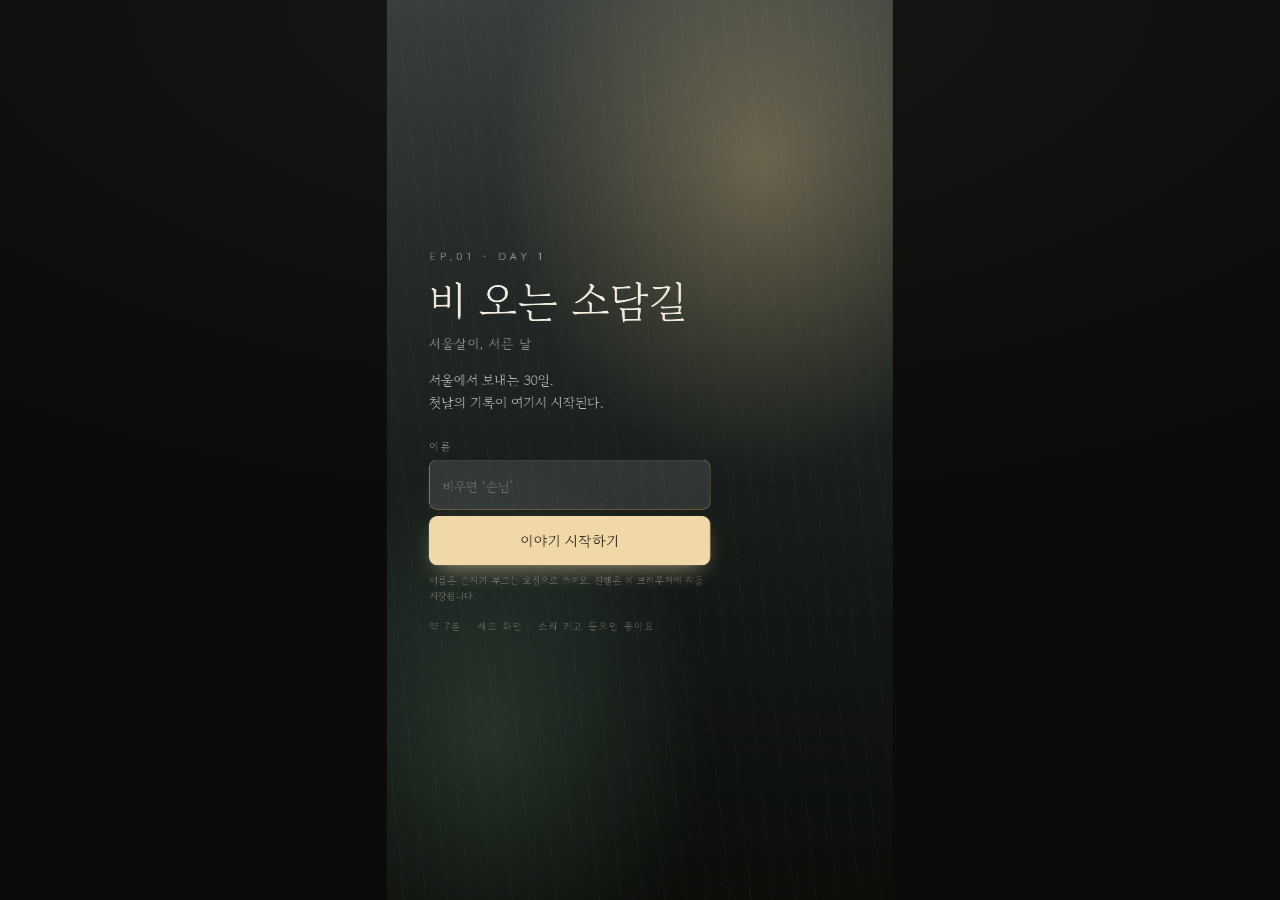
==== index.html @ d216d77f "Unpack app, link scene videos, compress assets - Replace sodamgil-app.zip with the unpacked static w" ====
<!doctype html>
<html lang="ko">
<head>
<meta charset="utf-8">
<meta name="viewport" content="width=device-width, initial-scale=1, viewport-fit=cover, maximum-scale=1">
<meta name="genspark-artifact-type" content="app">
<meta name="theme-color" content="#171512">
<title>서울살이, 서른 날 · EP.01 비 오는 소담길</title>
<link rel="preconnect" href="https://fonts.googleapis.com">
<link rel="preconnect" href="https://fonts.gstatic.com" crossorigin>
<link href="https://fonts.googleapis.com/css2?family=Gowun+Batang:wght@400;700&family=Gowun+Dodum&display=swap" rel="stylesheet">
<link rel="stylesheet" href="app/style.css">
<link rel="stylesheet" href="app/art.css">
<link rel="stylesheet" href="app/ui.css">
</head>
<body>
<div id="frame">
  <div id="stage" class="stage">

    <!-- 배경 세트 -->
    <div id="art" class="art" aria-hidden="false"></div>
    <div id="figLayer" class="figs"></div>
    <div id="propLayer" class="props"></div>
    <div class="grain"></div>
    <div class="vignette"></div>

    <!-- 상단 HUD -->
    <header id="hud" class="hud">
      <p class="brand" aria-hidden="true">비 오는 소담길<span>DAY 1</span></p>
      <div class="tools">
        <button class="tool" id="tTrans" type="button" aria-pressed="false" aria-label="영어로 보기"><span class="dot"></span><span class="lb">번역</span></button>
        <button class="tool" id="tHint" type="button" aria-label="힌트" disabled aria-disabled="true"><span class="dot"></span><span class="lb">힌트</span></button>
        <button class="tool" id="tSound" type="button" aria-pressed="false" aria-label="소리 켜기"><span class="dot"></span><span class="lb">소리</span></button>
      </div>
    </header>

    <div id="prog" class="prog" aria-hidden="true"></div>

    <!-- 상호작용 레이어 -->
    <div id="stageui" class="stageui"></div>
    <div id="noteLayer" class="notelayer"></div>

    <!-- 대사 -->
    <section id="dlg" class="dlg" hidden>
      <div class="dlg-in">
        <div class="dlg-top"><span id="dlgName" class="nm"></span></div>
        <div class="body">
          <p id="dlgText" class="tx"></p>
          <p id="dlgEn" class="en"></p>
        </div>
        <div class="dlg-foot"><span class="tip">탭하여 계속</span><span class="caret">▾</span></div>
      </div>
    </section>

    <!-- 선택지 -->
    <section id="choice" class="choice" hidden>
      <div class="ch-in">
        <div class="ch-top"><span id="chTitle" class="ch-title"></span><span id="chType" class="ch-type"></span></div>
        <div id="chList" class="ch-list"></div>
      </div>
    </section>

    <!-- 오버레이 (힌트 / 소리 / 오늘 배운 것) -->
    <div id="ov" class="ov" hidden></div>

    <!-- 시작 화면 (자바스크립트 없이도 보이는 첫 화면) -->
    <section id="start" class="start">
      <div class="st-bg"></div>
      <div class="st-rain"></div>
      <div class="st-in">
        <p class="st-eyebrow">EP.01 · DAY 1</p>
        <h1 class="st-title">비 오는 소담길</h1>
        <p class="st-series">서울살이, 서른 날</p>
        <p class="st-line">서울에서 보내는 30일.<br>첫날의 기록이 여기서 시작된다.</p>

        <div class="st-form" id="signIn">
          <label class="st-field">
            <span>이름</span>
            <input id="nameIn" type="text" maxlength="12" placeholder="비우면 ‘손님’" autocomplete="off" spellcheck="false">
          </label>
          <button id="startBtn" class="st-btn" type="button">이야기 시작하기</button>
          <button id="resumeBtn" class="st-btn ghost" type="button" hidden>이어서 하기</button>
          <p class="st-legal">이름은 순자가 부르는 호칭으로 쓰여요. 진행은 이 브라우저에 자동 저장됩니다.</p>
        </div>

        <p class="st-note">약 7분 · 세로 화면 · 소리 켜고 들으면 좋아요</p>
      </div>
    </section>

  </div>
</div>

<script src="app/content.js"></script>
<script src="app/auth.js"></script>
<script src="app/data.js"></script>
<script src="app/audio.js"></script>
<script src="app/art-src.js"></script>
<script src="app/art.js"></script>
<script src="app/interactions.js"></script>
<script src="app/engine.js"></script>
</body>
</html>
---- app/style.css ----
/* ==========================================================================
   서울살이, 서른 날 — EP.01 〈비 오는 소담길〉
   style.css : stage, HUD, dialogue, choice, overlays, start screen
   논리 캔버스 1080 × 1920 (9:16) — #stage 를 transform:scale 로 맞춤
   ========================================================================== */

:root{
  --ink:        #241f1b;
  --ink-soft:   #4a433c;
  --paper:      #f8f2e6;
  --paper-2:    #f1e8d8;
  --line:       rgba(36,31,27,.16);
  --green:      #5f8464;
  --green-dk:   #3f5d48;
  --amber:      #e0a862;
  --rose:       #c98a80;
  --night:      #1b2030;

  --serif: "Gowun Batang", "Apple SD Gothic Neo", "Nanum Myeongjo", serif;
  --sans:  "Gowun Dodum", "Apple SD Gothic Neo", "Malgun Gothic", system-ui, sans-serif;

  --shadow-card: 0 40px 90px -30px rgba(30,22,14,.45), 0 6px 18px rgba(30,22,14,.10);
}

*{ box-sizing:border-box; -webkit-tap-highlight-color:transparent; }

html,body{
  margin:0; padding:0; width:100%; height:100%;
  background:#0e0d0c; overflow:hidden;
  font-family:var(--sans); color:var(--ink);
  -webkit-font-smoothing:antialiased;
}

/* 부모가 transform 된 컨테이너 안에서도 크기를 잃지 않도록 vw/vh 로 못 박는다.
   (inset:0 만 쓰면 부모 높이가 0 인 순간 프레임이 0×0 이 되어 화면이 사라진다) */
#frame{ position:fixed; inset:0; width:100vw; height:100vh; min-width:1px; min-height:1px;
  overflow:hidden; background:
  radial-gradient(120% 80% at 50% 0%, #191715 0%, #0c0b0a 70%); }

.stage{
  position:absolute; left:50%; top:50%; width:1080px; height:1920px; flex:none;
  overflow:hidden; background:#0f0e0d;
  transform:translate(-50%,-50%) scale(1);
  transform-origin:center center;
  will-change:transform;
  isolation:isolate;
  touch-action:manipulation;
  user-select:none;
}

/* ---------- 배경 & 공기 ---------- */
.art{ position:absolute; inset:0; }
/* 배경 세트는 항상 9장이 겹쳐 있다. 보이지 않는 세트가 탭을 가로채지 않도록
   활성 세트(.on)만 포인터를 받는다. */
.art > .set{
  position:absolute; inset:0; opacity:0; pointer-events:none;
  transition:opacity 620ms cubic-bezier(.4,0,.2,1);
  will-change:opacity;
}
.art > .set.on{ opacity:1; pointer-events:auto; }

/* 배경 영상 : 세트를 꽉 채우고, 구조 도형은 폴백으로만 남긴다 */
.set > .artvid{
  position:absolute; inset:0; width:100%; height:100%;
  object-fit:cover; object-position:center; display:block; z-index:0; pointer-events:none;
  background:#1b1f24;
}
.set.has-vid > *:not(.artvid):not(.fx):not(.grain):not(.vignette):not(.photo-wrap):not(.photo-hint):not(.pin-layer){ display:none; }

.grain{
  position:absolute; inset:-10%; pointer-events:none; z-index:6; opacity:.055; mix-blend-mode:overlay;
  background-image:url("data:image/svg+xml;utf8,<svg xmlns='http://www.w3.org/2000/svg' width='140' height='140'><filter id='n'><feTurbulence type='fractalNoise' baseFrequency='.82' numOctaves='3'/></filter><rect width='140' height='140' filter='url(%23n)'/></svg>");
  background-size:220px 220px;
}
.vignette{
  position:absolute; inset:0; pointer-events:none; z-index:6;
  background:radial-gradient(120% 78% at 50% 42%, rgba(0,0,0,0) 44%, rgba(24,16,10,.40) 100%);
  mix-blend-mode:multiply;
}

/* ---------- HUD ---------- */
.hud{
  position:absolute; top:0; left:0; right:0; z-index:30;
  padding:46px 44px 0; display:flex; align-items:flex-start; justify-content:space-between; gap:20px;
  pointer-events:none;
}
.hud > *{ pointer-events:auto; }

/* 화면 상단 : 장면 번호 대신 작품명만 (플레이에 필요 없는 정보는 두지 않는다) */
.brand{
  margin:6px 0 0; flex:none; pointer-events:none;
  font-family:var(--serif); font-size:30px; letter-spacing:.01em; color:rgba(255,252,246,.9);
  text-shadow:0 2px 18px rgba(0,0,0,.55);
  display:flex; align-items:baseline; gap:12px;
}
.brand span{
  font-family:var(--sans); font-size:20px; letter-spacing:.24em; color:rgba(255,252,246,.5);
}

.tools{ display:flex; gap:12px; flex:none; }
.tool{
  appearance:none; cursor:pointer; border:1px solid rgba(255,255,255,.26);
  background:rgba(22,18,15,.30); backdrop-filter:blur(14px) saturate(120%);
  -webkit-backdrop-filter:blur(14px) saturate(120%);
  color:rgba(255,255,255,.9); font-family:var(--sans); font-size:23px; letter-spacing:.02em;
  padding:16px 22px; border-radius:999px; display:flex; align-items:center; gap:10px;
  white-space:nowrap; transition:background .22s, color .22s, border-color .22s, transform .2s;
  box-shadow:0 10px 30px -12px rgba(0,0,0,.5);
}
.tool:active{ transform:scale(.97); }
.tool .dot{ width:9px; height:9px; border-radius:50%; background:rgba(255,255,255,.45); transition:background .2s, box-shadow .2s; }
.tool[aria-pressed="true"]{ background:rgba(248,242,230,.94); color:#2c2620; border-color:transparent; }
.tool[aria-pressed="true"] .dot{ background:var(--green); box-shadow:0 0 0 4px rgba(95,132,100,.20); }
.tool:disabled, .tool.is-off{ opacity:.34; cursor:default; }
.tool:disabled:active{ transform:none; }
.tool.ready{
  border-color:rgba(255,232,188,.72); color:#fff;
  background:rgba(44,34,24,.52);
  box-shadow:0 10px 30px -12px rgba(0,0,0,.5), 0 0 0 1px rgba(255,232,188,.18) inset;
}
.tool.ready .dot{
  background:var(--amber); box-shadow:0 0 0 4px rgba(224,168,98,.30), 0 0 14px rgba(224,168,98,.55);
  animation:dotBreathe 2.4s ease-in-out infinite;
}
@keyframes dotBreathe{
  0%,100%{ box-shadow:0 0 0 3px rgba(224,168,98,.22), 0 0 10px rgba(224,168,98,.4) }
  55%{ box-shadow:0 0 0 6px rgba(224,168,98,.10), 0 0 18px rgba(224,168,98,.7) }
}
.tool .lb{ letter-spacing:.02em; }

.prog{
  position:absolute; left:0; top:0; height:5px; width:0%; z-index:31;
  background:linear-gradient(90deg, rgba(224,168,98,.2), rgba(224,168,98,.9));
  transition:width .45s cubic-bezier(.4,0,.2,1); pointer-events:none;
}

/* ---------- 상호작용 레이어 ---------- */
.stageui{ position:absolute; inset:0; z-index:20; pointer-events:none; }
.stageui > *{ pointer-events:auto; }

/* 이야기 — 하단 대화 */
.dlg{
  position:absolute; left:0; right:0; bottom:0; z-index:24;
  padding:0 34px 34px; cursor:pointer;
}
.dlg-in{
  opacity:1;
  background:linear-gradient(180deg, rgba(250,245,236,.975) 0%, rgba(246,239,227,.99) 100%);
  border:1px solid rgba(255,255,255,.55);
  border-radius:32px; padding:32px 38px 20px;
  box-shadow:var(--shadow-card);
  backdrop-filter:blur(10px);
  animation:cardIn .34s cubic-bezier(.22,.9,.24,1) both;
}
@keyframes cardIn{ from{ transform:translateY(26px) } to{ transform:none } }

.dlg-top{ display:flex; align-items:center; gap:14px; margin-bottom:16px; min-height:34px; }
.dlg-top .nm{
  font-family:var(--sans); font-size:24px; letter-spacing:.14em; font-weight:400;
  color:var(--green-dk); padding:6px 16px; border-radius:8px; background:rgba(95,132,100,.10);
  display:none;
}
.dlg-top .nm.on{ display:inline-block; }
.dlg-top .did-old{
  margin-left:auto; font-family:var(--sans); font-size:19px; letter-spacing:.10em;
  color:rgba(36,31,27,.34); font-variant-numeric:tabular-nums;
}
.body{ min-height:132px; display:flex; flex-direction:column; justify-content:center; }
.tx{
  margin:0; font-family:var(--serif); font-size:54px; line-height:1.58; letter-spacing:-.005em;
  color:var(--ink); text-wrap:pretty; word-break:keep-all;
}
.en{
  margin:18px 0 0; font-family:var(--sans); font-size:46px; line-height:1.42; color:rgba(36,31,27,.66);
  letter-spacing:.004em; display:none; text-wrap:pretty;
}
.en.on{ display:block; }

/* 화자별 스타일 */
.dlg[data-who="NAR"] .tx{ font-family:var(--serif); }
.dlg[data-who="PC"] .dlg-in{ background:linear-gradient(180deg, #fdfaf4 0%, #f8f2e7 100%); }
.dlg[data-who="PC"] .tx{ font-size:54px; }
.dlg[data-who="SUN"] .dlg-in{ background:linear-gradient(180deg, #fbf6ec 0%, #f4ebdb 100%); }
.dlg[data-who="SUN"] .tx{ font-size:56px; color:#2b251f; }
.dlg[data-who="SYS"] .dlg-in{
  background:rgba(28,32,42,.90); border-color:rgba(255,255,255,.16);
  box-shadow:0 30px 70px -30px rgba(0,0,0,.6);
}
.dlg[data-who="SYS"] .tx{ font-family:var(--sans); font-size:40px; color:#f2ece0; letter-spacing:.01em; }
.dlg[data-who="SYS"] .en{ color:rgba(242,236,224,.55); }
.dlg[data-who="SYS"] .dlg-top .did-old{ color:rgba(242,236,224,.34); }
.dlg[data-who="SFX"] .dlg-in{ background:transparent; border:none; box-shadow:none; backdrop-filter:none; padding:20px 46px; }
.dlg[data-who="SFX"] .tx{ font-family:var(--sans); font-size:38px; letter-spacing:.30em; color:rgba(255,255,255,.88); }
.dlg[data-who="SFX"] .dlg-top, .dlg[data-who="SFX"] .dlg-foot, .dlg[data-who="SFX"] .en{ display:none; }
.dlg[data-who="SFX"] .body{ min-height:0; }
.dlg[data-who="MSG"] .dlg-in{
  background:none; border:none; box-shadow:none; padding:0 46px 24px; backdrop-filter:none;
}
.dlg[data-who="MSG"] .tx{
  font-family:var(--sans); font-size:42px; line-height:1.5; color:#22262f;
  background:#fdfcf9; border-radius:34px 34px 34px 8px; padding:34px 40px; display:inline-block;
  box-shadow:0 26px 60px -26px rgba(0,0,0,.4); max-width:800px;
}
.dlg[data-who="MSG"] .dlg-top .did-old{ color:rgba(255,255,255,.4); }
.dlg[data-who="MSG"] .dlg-top .nm{ display:inline-block; background:rgba(255,255,255,.14); color:rgba(255,255,255,.9); }

.dlg-foot{ display:flex; align-items:center; justify-content:flex-end; gap:12px; margin-top:14px; height:34px; }
.tip{ font-size:23px; color:rgba(36,31,27,.4); letter-spacing:.04em; }
.caret{ font-size:24px; color:rgba(36,31,27,.42); animation:bob 1.5s ease-in-out infinite; }
@keyframes bob{ 0%,100%{ transform:translateY(0); opacity:.5 } 50%{ transform:translateY(5px); opacity:1 } }

/* ---------- 선택지 ---------- */
.choice{
  position:absolute; left:0; right:0; bottom:0; z-index:26; padding:0 34px 36px;
  animation:cardIn .3s cubic-bezier(.22,.9,.24,1) both;
}
.ch-in{
  background:linear-gradient(180deg, rgba(252,248,241,.985) 0%, rgba(246,239,228,.985) 100%);
  border:1px solid rgba(255,255,255,.6); border-radius:32px; padding:30px 36px 32px;
  box-shadow:var(--shadow-card);
}
.ch-top{ display:flex; align-items:center; gap:14px; margin-bottom:26px; flex-wrap:wrap; }
.ch-id{ font-size:21px; letter-spacing:.12em; color:rgba(36,31,27,.36); font-variant-numeric:tabular-nums; }
.ch-title{ font-family:var(--serif); font-size:35px; color:var(--ink); }
.ch-type{
  margin-left:auto; font-size:18px; letter-spacing:.16em; padding:7px 14px; border-radius:6px;
  color:var(--green-dk); background:rgba(95,132,100,.12);
}
.ch-type[data-t="STORY"]{ color:#8a6a3f; background:rgba(224,168,98,.16); }
.ch-type[data-t="LANG"]{ color:#7d5a55; background:rgba(201,138,128,.18); }
.ch-type[data-t="ACTION"], .ch-type[data-t="INVESTIGATE"]{ color:#4c6a52; background:rgba(95,132,100,.14); }

.ch-list{ display:flex; flex-direction:column; gap:14px; }
.opt{
  appearance:none; width:100%; text-align:left; cursor:pointer;
  border:1px solid rgba(36,31,27,.14); background:rgba(255,255,255,.62);
  border-radius:20px; padding:26px 30px; display:flex; align-items:flex-start; gap:18px;
  font-family:var(--sans); color:var(--ink); transition:transform .16s, background .18s, border-color .18s, box-shadow .18s;
  min-height:112px;
}
.opt:hover{ background:#fff; border-color:rgba(95,132,100,.42); }
.opt:active{ transform:scale(.985); }
.opt .num{
  flex:none; width:42px; height:42px; border-radius:50%; display:grid; place-items:center;
  font-size:20px; color:rgba(36,31,27,.5); border:1px solid rgba(36,31,27,.18); margin-top:4px;
}
.opt .ot{ display:flex; flex-direction:column; gap:8px; }
.opt .ko{ font-family:var(--serif); font-size:48px; line-height:1.38; text-wrap:pretty; word-break:keep-all; }
.opt .sub{ font-size:46px; color:rgba(36,31,27,.66); line-height:1.36; }
.opt .sub.en{ display:none; }
.opt .sub.en.on{ display:block; }
.opt .tag{
  font-size:18px; letter-spacing:.1em; color:var(--green-dk); background:rgba(95,132,100,.13);
  padding:5px 12px; border-radius:6px; align-self:flex-start;
}
.opt.picked{ background:rgba(95,132,100,.12); border-color:rgba(95,132,100,.5); }
.opt.dim{ opacity:.34; }

/* ---------- 오버레이 ---------- */
.ov{
  position:absolute; inset:0; z-index:70; display:flex; align-items:flex-end; justify-content:center;
  /* backdrop-filter 는 렌더러에 따라 시트 전체를 지워 버려(스크린샷에서 확인) 불투명 배경으로 대체 */
  background:rgba(16,13,11,.90);
  animation:fadeIn .22s ease;
}
.ov.center{ align-items:center; }
@keyframes fadeIn{ from{opacity:0} to{opacity:1} }

.sheet{
  width:100%; max-height:88%; overflow:auto; overscroll-behavior:contain;
  background:var(--paper); border-radius:44px 44px 0 0; padding:40px 44px 48px;
  box-shadow:0 -30px 80px rgba(0,0,0,.4); animation:sheetUp .32s cubic-bezier(.22,.9,.24,1);
}
@keyframes sheetUp{ from{ transform:translateY(50px) } to{ transform:none } }
.sheet-head{ display:flex; align-items:center; gap:16px; margin-bottom:26px; }
.sheet-head h2{ margin:0; font-family:var(--serif); font-size:38px; font-weight:400; }
.sheet-head .x{
  margin-left:auto; appearance:none; border:1px solid var(--line); background:transparent;
  width:64px; height:64px; border-radius:50%; font-size:30px; color:var(--ink-soft); cursor:pointer;
}
.sheet-body{ font-size:30px; line-height:1.6; color:var(--ink-soft); }
.sheet-body h3{ font-family:var(--sans); font-size:22px; letter-spacing:.14em; color:rgba(36,31,27,.42); margin:34px 0 14px; font-weight:400; }

/* 힌트 3단계 */
.hint{
  border:1px solid var(--line); border-radius:22px; padding:26px 28px; margin-bottom:14px;
  background:rgba(255,255,255,.6); transition:opacity .2s, background .2s;
}
.hint.locked{ opacity:.34; }
.hint .h-n{ font-size:22px; letter-spacing:.14em; color:var(--green-dk); margin-bottom:12px; }
.hint .h-t{ font-family:var(--serif); font-size:36px; line-height:1.52; color:var(--ink); }
.hint .h-en{ font-size:31px; color:rgba(36,31,27,.58); margin-top:12px; line-height:1.5; }
.hint .h-why{ font-size:28px; color:rgba(36,31,27,.5); margin-top:14px; font-style:normal; border-left:3px solid rgba(95,132,100,.3); padding-left:14px; line-height:1.5; }

/* 설정 / 상태 패널 */
.stat{ display:grid; grid-template-columns:1fr auto; gap:10px 18px; font-size:25px; padding:12px 0; border-bottom:1px dashed rgba(36,31,27,.14); }
.stat b{ font-weight:400; color:rgba(36,31,27,.55); font-size:23px; }
.stat .v{ font-variant-numeric:tabular-nums; }
.stat .v.learn{ color:var(--rose); }
.jump{ display:flex; flex-wrap:wrap; gap:10px; margin-top:16px; }
.jump button{
  appearance:none; cursor:pointer; border:1px solid var(--line); background:rgba(255,255,255,.7);
  border-radius:12px; padding:14px 18px; font-family:var(--sans); font-size:23px; color:var(--ink-soft);
}
.jump button:active{ background:#fff; }
.btn-row{ display:flex; gap:12px; margin-top:30px; }
.btn{
  flex:1; appearance:none; cursor:pointer; border:1px solid var(--line); background:rgba(255,255,255,.7);
  border-radius:16px; padding:24px; font-family:var(--sans); font-size:26px; color:var(--ink);
}
.btn.primary{ background:var(--green-dk); color:#f7f2e6; border-color:transparent; }
.btn:active{ transform:scale(.99); }

/* DAY 1 COMPLETE */
.complete{
  text-align:center; color:#f6efe2; animation:fadeIn .8s ease both; padding:0 60px;
}
.complete .k{ font-size:24px; letter-spacing:.5em; color:rgba(246,239,226,.5); margin:0 0 30px; }
.complete h1{ margin:0; font-family:var(--serif); font-size:96px; font-weight:400; letter-spacing:.02em; line-height:1.06; }
.complete .sub{ margin:26px 0 0; font-size:30px; color:rgba(246,239,226,.62); letter-spacing:.04em; }

/* ---------- 시작 화면 ---------- */
.start{ position:absolute; inset:0; z-index:60; overflow:hidden; background:#151a16; }
.start.gone{ opacity:0; pointer-events:none; transition:opacity .7s ease; }
.st-bg{
  position:absolute; inset:0;
  background:
    radial-gradient(90% 60% at 74% 18%, rgba(255,214,150,.30) 0%, rgba(255,214,150,0) 58%),
    radial-gradient(70% 50% at 20% 82%, rgba(96,130,110,.42) 0%, rgba(96,130,110,0) 62%),
    linear-gradient(175deg, #2c3330 0%, #1c2320 52%, #12160f 100%);
}
.st-bg::after{
  content:""; position:absolute; inset:0;
  background:linear-gradient(180deg, rgba(255,255,255,.06), rgba(0,0,0,0) 30%, rgba(0,0,0,.4) 100%);
}
.st-rain{
  position:absolute; inset:-20% -10%;
  background-image:repeating-linear-gradient(84deg, rgba(255,255,255,.055) 0 1.4px, rgba(255,255,255,0) 1.4px 46px);
  opacity:.7; animation:rainFall 3.4s linear infinite;
}
@keyframes rainFall{ from{ transform:translateY(-12%) } to{ transform:translateY(12%) } }
.st-in{ position:relative; z-index:2; height:100%; display:flex; flex-direction:column; justify-content:center; padding:0 90px 40px; color:#f5efe2; }
.st-eyebrow{ font-size:24px; letter-spacing:.34em; color:rgba(245,239,226,.62); margin:0 0 24px; }
.st-title{ font-family:var(--serif); font-size:92px; line-height:1.12; font-weight:400; margin:0; letter-spacing:-.01em; }
.st-series{ font-size:28px; color:rgba(245,239,226,.56); margin:22px 0 0; letter-spacing:.06em; }
.st-line{ font-family:var(--serif); font-size:29px; line-height:1.65; color:rgba(245,239,226,.8); margin:34px 0 0; }
.st-line span{ font-family:var(--sans); font-size:23px; color:rgba(245,239,226,.44); letter-spacing:.06em; }
.st-form{ margin-top:52px; display:flex; flex-direction:column; gap:14px; max-width:600px; }
.st-fh{ margin:0 0 6px; font-size:26px; letter-spacing:.06em; color:rgba(245,239,226,.6); }
.st-auth{ display:grid; grid-template-columns:1fr 1fr; gap:12px; margin-top:4px; }
.st-oauth{
  appearance:none; cursor:pointer; display:flex; align-items:center; justify-content:center; gap:12px;
  border-radius:16px; padding:24px 12px; border:1px solid rgba(255,255,255,.22);
  background:rgba(255,255,255,.10); color:#f7f2e7; font-family:var(--sans); font-size:26px;
  transition:background .18s, transform .14s;
}
.st-oauth:active{ transform:scale(.985); }
.st-oauth b{ font-family:var(--sans); font-size:26px; font-weight:700; color:#fff; }
.st-oauth b.g{ color:#8fb8ff; }
.st-oauth.apple b::before{ content:"\F8FF"; }
.st-guest{
  appearance:none; cursor:pointer; background:none; border:none; padding:16px 4px;
  font-family:var(--sans); font-size:25px; color:rgba(245,239,226,.62);
  text-decoration:underline; text-underline-offset:6px; text-decoration-color:rgba(245,239,226,.3);
}
.st-legal{ margin:2px 0 0; font-size:21px; line-height:1.6; color:rgba(245,239,226,.36); letter-spacing:.01em; }
.st-who{ margin:0 0 4px; font-family:var(--serif); font-size:34px; color:#f7f2e7; }
.st-who span{ font-family:var(--sans); font-size:22px; color:rgba(245,239,226,.46); }
.st-field{ display:flex; flex-direction:column; gap:12px; }
.st-field span{ font-size:23px; letter-spacing:.16em; color:rgba(245,239,226,.5); }
.st-field input{
  appearance:none; width:100%; background:rgba(255,255,255,.07); border:1px solid rgba(255,255,255,.2);
  border-radius:16px; padding:26px 28px; font-family:var(--serif); font-size:36px; color:#f7f2e7; outline:none;
}
.st-field input::placeholder{ color:rgba(245,239,226,.32); font-size:28px; }
.st-field input:focus{ border-color:rgba(224,168,98,.7); background:rgba(255,255,255,.11); }
.st-btn{
  appearance:none; cursor:pointer; border:none; border-radius:18px; padding:30px 34px;
  background:#f0d8a8; color:#2a2418; font-family:var(--sans); font-size:31px; letter-spacing:.03em;
  box-shadow:0 20px 50px -20px rgba(240,216,168,.7); transition:transform .16s, background .2s;
}
.st-btn:active{ transform:scale(.985); }
.st-btn.ghost{ background:rgba(255,255,255,.08); color:#f0e8d8; border:1px solid rgba(255,255,255,.22); box-shadow:none; font-size:26px; padding:22px; }
.st-note{ margin:32px 0 0; font-size:21px; letter-spacing:.14em; color:rgba(245,239,226,.34); }

/* ---------- 유틸 ---------- */
[hidden]{ display:none !important; }
.fade-out{ animation:fadeOut .5s ease both; }
@keyframes fadeOut{ to{ opacity:0 } }

/* 엔딩·보상 진입 : HUD 숨김, 배경 아트 잠금 */
.stage.is-ending .hud, .stage.is-ending .prog, .stage.is-ending .stageui,
.stage.is-ending .notelayer, .stage.is-ending .dlg, .stage.is-ending .choice{
  display:none !important;
}
.stage.is-ending .art, .stage.is-ending .figs, .stage.is-ending .props{
  opacity:0; transition:opacity .6s ease;
}

/* 접근성: 모션 최소화 */
@media (prefers-reduced-motion: reduce){
  *{ animation-duration:.001ms !important; animation-iteration-count:1 !important; transition-duration:.001ms !important; }
}


/* ---------- 오늘 배운 것 (플레이어용 학습 시트) ---------- */
.learn-sheet .sheet-head{ flex-wrap:wrap; }
.learn-sheet .sheet-sub{ font-family:var(--sans); font-size:22px; letter-spacing:.16em; color:rgba(36,31,27,.42); margin-left:14px; }
.vlist, .glist{ list-style:none; margin:0; padding:0; }
.vlist .vrow{
  display:grid; grid-template-columns:1.05fr .9fr 1.35fr 1.1fr auto;
  align-items:baseline; gap:14px;
  padding:20px 0; border-bottom:1px solid var(--line);
}
.vlist .vrow:last-child{ border-bottom:none; }
.vlist .vw{ font-family:var(--serif); font-size:38px; color:var(--ink); }
.vlist .vr{ font-size:22px; letter-spacing:.04em; color:rgba(36,31,27,.4); }
.vlist .vm{ font-size:25px; color:rgba(36,31,27,.62); }
.vlist .ve{ font-size:25px; color:rgba(36,31,27,.5); font-style:italic; }
.vlist .vs{ font-family:var(--sans); font-size:20px; font-weight:400; letter-spacing:.12em; color:var(--green-dk); }
.glist .grow{ padding:22px 0; border-bottom:1px solid var(--line); }
.glist .grow:last-child{ border-bottom:none; }
.glist .gf{ font-family:var(--serif); font-size:36px; color:var(--green-dk); }
.glist .gk{ font-size:25px; color:rgba(36,31,27,.6); margin-top:8px; }
.glist .ge{ font-family:var(--serif); font-size:32px; color:var(--ink); margin-top:12px; }
.glist .ge small{ display:block; font-family:var(--sans); font-size:22px; color:rgba(36,31,27,.42); margin-top:6px; }

.st-admin{ color:rgba(245,239,226,.62); text-decoration:underline; text-underline-offset:5px; }


/* ---------- 소리 시트 ---------- */
.sound-sheet .snd-row{
  display:flex; align-items:center; gap:16px; padding:20px 0;
  border-bottom:1px solid var(--line);
}
.sound-sheet .snd-row:last-of-type{ border-bottom:none; }
.sound-sheet .snd-lab b{ display:block; font-family:var(--serif); font-size:32px; font-weight:400; }
.sound-sheet .snd-lab span{ display:block; font-size:22px; line-height:1.5; color:rgba(36,31,27,.5); margin-top:4px; }
.sound-sheet .toggle{
  margin-left:auto; flex:none; width:82px; height:46px; border-radius:999px; border:1px solid var(--line);
  background:rgba(36,31,27,.10); position:relative; cursor:pointer; appearance:none;
}
.sound-sheet .toggle i{
  position:absolute; top:4px; left:4px; width:36px; height:36px; border-radius:50%;
  background:#fff; box-shadow:0 2px 8px rgba(0,0,0,.18); transition:left .18s;
}
.sound-sheet .toggle[aria-pressed="true"]{ background:var(--green); border-color:var(--green); }
.sound-sheet .toggle[aria-pressed="true"] i{ left:42px; }
.sound-sheet .snd-vol{ padding:18px 0; border-top:1px solid var(--line); }
.sound-sheet .snd-vol label{ display:block; font-size:22px; letter-spacing:.06em; color:rgba(36,31,27,.5); margin-bottom:12px; }
.sound-sheet input[type=range]{
  appearance:none; width:100%; height:6px; border-radius:4px; background:rgba(36,31,27,.14); outline:none;
}
.sound-sheet input[type=range]::-webkit-slider-thumb{
  appearance:none; width:34px; height:34px; border-radius:50%; background:var(--green-dk);
  box-shadow:0 2px 10px rgba(0,0,0,.2); cursor:pointer;
}

/* 장면 영상 (선택 직후 한 번 재생) */
.cliplayer{
  position:absolute; inset:0; z-index:40; background:#0f0e0d;
  opacity:0; transition:opacity 380ms ease; cursor:pointer;
}
.cliplayer.on{ opacity:1; }
.cliplayer .clipvid{ width:100%; height:100%; object-fit:cover; display:block; }
.cliplayer .clipskip{
  position:absolute; right:48px; bottom:72px; padding:14px 26px; border-radius:999px;
  background:rgba(15,14,13,.55); color:#f3ede2; font-size:30px; letter-spacing:.02em;
  font-family:'Gowun Dodum',sans-serif; pointer-events:none;
}
---- app/art.css ----
/* ==========================================================================
   art.css : 소프트 애니메 배경 세트 9종 + 실루엣 피겨 + 소품
   일러스트 대신 빛·안개·실루엣 레이어로 무드를 잡는 1차 아트 패스.
   모든 좌표는 1080×1920 논리 캔버스 기준.
   ========================================================================== */

/* ---------------- 공통 : 비, 빛, 안개 ---------------- */
.fx{ position:absolute; inset:0; pointer-events:none; }

.rain{
  position:absolute; inset:-25% -14%; opacity:0; transition:opacity .8s ease;
  background-image:repeating-linear-gradient(81deg,
    rgba(255,255,255,.13) 0 1.4px, rgba(255,255,255,0) 1.4px 40px);
  background-size:auto 420px;
  animation:rainShift 1.4s linear infinite;
  mix-blend-mode:screen;
}
.rain.on{ opacity:.46; }
.rain.slow{ animation-duration:2.1s; opacity:.26; }
@keyframes rainShift{ from{ background-position:0 -340px } to{ background-position:0 0 } }

.bloom{ position:absolute; pointer-events:none; border-radius:50%; filter:blur(70px); mix-blend-mode:screen; }
.haze{
  position:absolute; inset:0; pointer-events:none;
  background:linear-gradient(180deg, rgba(255,246,232,0) 40%, rgba(255,246,232,.07) 72%, rgba(255,246,232,0) 100%);
}

/* ================================================================
   S01  비행기 창가
   ================================================================ */
.set-plane{ background:linear-gradient(168deg, #2a2a34 0%, #1d2029 46%, #14161d 100%); }
.set-plane .cabin{
  position:absolute; inset:0;
  background:
    radial-gradient(60% 34% at 78% 34%, rgba(120,146,180,.30), rgba(120,146,180,0) 70%),
    linear-gradient(100deg, #23252e 0%, #1a1c23 40%, #242730 100%);
}
.set-plane .window{
  position:absolute; left:140px; top:300px; width:500px; height:700px;
  border-radius:120px;
  background:linear-gradient(180deg, #4a5a78 0%, #7d8ba6 26%, #c9b6a6 58%, #f0d3a8 82%, #f8e3bd 100%);
  box-shadow:0 0 0 24px #16181f, 0 0 0 44px #2b2e38, inset 0 0 110px rgba(255,240,210,.55),
             0 0 240px 60px rgba(243,221,182,.20);
  overflow:hidden;
}
.set-plane .window::before{
  content:""; position:absolute; left:0; right:0; bottom:0; height:52%;
  background:
    linear-gradient(180deg, rgba(120,150,190,0) 0%, rgba(190,170,150,.45) 62%, rgba(120,96,80,.55) 100%);
  filter:blur(2px);
}
.set-plane .window::after{
  content:""; position:absolute; inset:0;
  background:linear-gradient(190deg, rgba(255,255,255,.5) 0%, rgba(255,255,255,0) 34%);
  mix-blend-mode:screen;
}
.set-plane .city{
  position:absolute; left:0; right:0; bottom:0; height:40%;
  background:
    radial-gradient(3px 3px at 14% 70%, rgba(255,238,196,.95), transparent 60%),
    radial-gradient(4px 4px at 24% 80%, rgba(255,226,170,.9), transparent 60%),
    radial-gradient(3px 3px at 33% 64%, rgba(255,244,214,.85), transparent 60%),
    radial-gradient(3px 3px at 41% 86%, rgba(255,226,170,.8), transparent 60%),
    radial-gradient(4px 4px at 52% 72%, rgba(255,238,196,.9), transparent 60%),
    radial-gradient(3px 3px at 61% 88%, rgba(255,226,170,.85), transparent 60%),
    radial-gradient(3px 3px at 70% 68%, rgba(255,244,214,.8), transparent 60%),
    radial-gradient(3px 3px at 79% 82%, rgba(255,238,196,.7), transparent 60%),
    radial-gradient(3px 3px at 88% 74%, rgba(255,226,170,.75), transparent 60%),
    linear-gradient(180deg, rgba(72,60,58,0) 0%, rgba(74,56,50,.5) 34%, rgba(46,34,30,.88) 100%);
}
.set-plane .wing{
  position:absolute; left:-60px; right:-60px; top:58%; height:150px;
  background:linear-gradient(180deg, rgba(72,74,84,.92), rgba(40,42,50,.98));
  transform:rotate(-5deg); filter:blur(1.4px); border-radius:0 0 60px 60px;
  box-shadow:0 -18px 50px rgba(243,221,182,.18);
}
.set-plane .seat{
  position:absolute; right:-140px; bottom:-80px; width:560px; height:900px; border-radius:140px 240px 40px 40px;
  background:linear-gradient(150deg, #3a3f4d 0%, #2a2e39 60%, #232630 100%);
  box-shadow:inset 40px 0 90px rgba(0,0,0,.45);
}
.set-plane .headrest{
  position:absolute; right:20px; bottom:520px; width:320px; height:300px; border-radius:160px 160px 40px 40px;
  background:linear-gradient(160deg, #464c5b, #2b3039);
  box-shadow:inset 0 20px 60px rgba(0,0,0,.3);
}
.set-plane .tray{
  position:absolute; left:-40px; bottom:300px; width:420px; height:26px; border-radius:8px;
  background:linear-gradient(180deg, #4a4f5c, #33373f); box-shadow:0 8px 30px rgba(0,0,0,.5);
}
.set-plane .glare{
  position:absolute; left:-200px; top:-200px; width:1400px; height:900px;
  background:radial-gradient(closest-side, rgba(255,235,196,.14), rgba(255,235,196,0) 70%);
}

/* ================================================================
   S02  비 오는 소담길 / 저녁 변형
   ================================================================ */
.set-alley{
  background:
    radial-gradient(70% 40% at 64% 6%, rgba(224,232,226,.42), rgba(224,232,226,0) 62%),
    linear-gradient(180deg, #7e8c8c 0%, #6c7a79 24%, #48544f 56%, #2c3532 100%);
}
.set-alley .sky{
  position:absolute; left:0; right:0; top:0; height:52%;
  background:linear-gradient(180deg, rgba(226,233,228,.55) 0%, rgba(178,191,186,.25) 50%, rgba(120,136,130,0) 100%);
}
.set-alley .bldgL{
  position:absolute; left:0; top:0; width:330px; height:1180px;
  background:linear-gradient(100deg, #3d4744 0%, #55605a 60%, #6a746c 100%);
  clip-path:polygon(0 0, 100% 0, 100% 100%, 0 100%);
  box-shadow:inset -30px 0 60px rgba(0,0,0,.22);
}
.set-alley .bldgL::after{
  content:""; position:absolute; inset:120px 40px 200px 40px;
  background:
    repeating-linear-gradient(180deg, rgba(255,238,205,.30) 0 4px, rgba(255,238,205,0) 4px 60px),
    repeating-linear-gradient(90deg, rgba(255,238,205,.16) 0 3px, rgba(255,238,205,0) 3px 90px);
  opacity:.5;
}
.set-alley .bldgR{
  position:absolute; right:0; top:0; width:300px; height:1240px;
  background:linear-gradient(260deg, #33403c 0%, #4a5751 70%, #63706a 100%);
  box-shadow:inset 30px 0 60px rgba(0,0,0,.25);
}
.set-alley .bldgR::after{
  content:""; position:absolute; left:60px; right:40px; top:200px; bottom:280px;
  background:repeating-linear-gradient(180deg, rgba(255,236,200,.22) 0 4px, rgba(255,236,200,0) 4px 74px);
  opacity:.45;
}
.set-alley .road{
  position:absolute; left:0; right:0; bottom:0; height:52%;
  background:linear-gradient(180deg, #4a544f 0%, #38423e 46%, #262e2b 100%);
}
.set-alley .road::after{
  content:""; position:absolute; inset:0;
  background:
    radial-gradient(50% 30% at 56% 24%, rgba(236,243,238,.34), rgba(236,243,238,0) 70%),
    repeating-linear-gradient(96deg, rgba(255,255,255,.055) 0 3px, rgba(255,255,255,0) 3px 34px);
  mix-blend-mode:screen;
}
.set-alley .lamp{
  position:absolute; right:150px; top:250px; width:16px; height:420px; background:rgba(38,44,42,.85);
}
.set-alley .lamp::after{
  content:""; position:absolute; left:-58px; top:-42px; width:130px; height:56px; border-radius:60px 60px 20px 20px;
  background:linear-gradient(180deg, #d8c7a3, #a99878);
  box-shadow:0 0 90px 30px rgba(255,226,170,.5), 0 0 200px 90px rgba(255,214,150,.22);
}
.set-alley .gate{
  position:absolute; right:210px; bottom:640px; width:210px; height:330px; border-radius:6px 6px 0 0;
  background:linear-gradient(170deg, #5d7a63 0%, #3f5c49 60%, #2f4637 100%);
  box-shadow:inset 0 0 40px rgba(0,0,0,.35), 0 0 60px rgba(255,236,198,.16);
  border:3px solid rgba(30,44,34,.5);
}
.set-alley .gate::before{
  content:""; position:absolute; inset:0;
  background:repeating-linear-gradient(90deg, rgba(0,0,0,.16) 0 3px, rgba(0,0,0,0) 3px 34px);
}
/* 저녁 변형 */
.set-alley.eve{ background:
    radial-gradient(70% 40% at 66% 8%, rgba(255,196,140,.42), rgba(255,196,140,0) 60%),
    linear-gradient(180deg, #6a5b64 0%, #54505a 26%, #34383c 60%, #22262a 100%); }
.set-alley.eve .sky{ background:linear-gradient(180deg, rgba(255,190,150,.34) 0%, rgba(180,140,140,.16) 54%, rgba(90,80,90,0) 100%); }

/* ================================================================
   S03  봄하숙 대문
   ================================================================ */
.set-gate{
  background:
    radial-gradient(56% 34% at 50% 26%, rgba(255,238,205,.46), rgba(255,238,205,0) 66%),
    linear-gradient(180deg, #6b7873 0%, #55625c 32%, #3a4540 68%, #232b27 100%);
}
.set-gate .wall{
  position:absolute; left:0; right:0; top:0; height:1300px;
  background:
    repeating-linear-gradient(180deg, rgba(0,0,0,.05) 0 3px, rgba(0,0,0,0) 3px 46px),
    linear-gradient(180deg, #8c8b7c 0%, #7c7d6e 42%, #6a6d5e 100%);
  box-shadow:inset 0 -80px 90px rgba(0,0,0,.28);
}
.set-gate .wall::after{
  content:""; position:absolute; inset:0;
  background:repeating-linear-gradient(90deg, rgba(255,255,255,.05) 0 2px, rgba(0,0,0,0) 2px 120px);
}
.set-gate .jipung{
  position:absolute; left:0; right:0; top:1050px; height:100px;
  background:linear-gradient(180deg, #4b5348, #37402f);
  box-shadow:0 12px 40px rgba(0,0,0,.4);
}
.set-gate .gd{
  position:absolute; left:250px; top:520px; width:580px; height:640px;
  border-radius:8px 8px 0 0;
  background:
    repeating-linear-gradient(90deg, rgba(0,0,0,.14) 0 3px, rgba(0,0,0,0) 3px 74px),
    linear-gradient(170deg, #57795f 0%, #3d5c47 52%, #2c4433 100%);
  border:9px solid #26362a;
  box-shadow:inset 0 0 70px rgba(0,0,0,.45), 0 24px 60px -18px rgba(0,0,0,.5);
  overflow:hidden;
  transform-origin:left center;
  transition:transform 1.05s cubic-bezier(.4,0,.2,1), box-shadow .6s;
}
.set-gate .gd.open{ transform:perspective(1600px) rotateY(-58deg); box-shadow:inset 0 0 40px rgba(0,0,0,.3), 60px 0 120px -30px rgba(255,226,170,.5); }
.set-gate .gd .slit{
  position:absolute; right:0; top:0; bottom:0; width:0; background:linear-gradient(90deg, rgba(255,232,186,0), rgba(255,232,186,.85));
  transition:width 1.05s cubic-bezier(.4,0,.2,1);
}
.set-gate .gd.open .slit{ width:70px; }
.set-gate .warmth{
  position:absolute; left:250px; top:520px; width:580px; height:640px; opacity:0;
  background:radial-gradient(60% 60% at 30% 50%, rgba(255,228,178,.75), rgba(255,228,178,0) 70%);
  transition:opacity 1s ease .2s; filter:blur(20px);
}
.set-gate .warmth.on{ opacity:1; }
.set-gate .bell{
  position:absolute; left:840px; top:800px; width:64px; height:88px; border-radius:32px 32px 10px 10px;
  background:linear-gradient(180deg, #cdbfa2, #9c8f74);
  box-shadow:0 0 0 8px rgba(38,49,40,.45), 0 12px 40px rgba(0,0,0,.4);
  transition:transform .2s;
}
.set-gate .bell.press{ transform:scale(.9); }
.set-gate .step{
  position:absolute; left:180px; right:180px; bottom:0; height:420px;
  background:linear-gradient(180deg, #54584c 0%, #3d4136 60%, #2a2e26 100%);
}
.set-gate .step::after{
  content:""; position:absolute; inset:0;
  background:radial-gradient(60% 40% at 50% 10%, rgba(255,238,205,.28), rgba(255,238,205,0) 70%);
}
.set-gate .pot{
  position:absolute; left:120px; bottom:420px; width:130px; height:130px; border-radius:16px 16px 40px 40px;
  background:linear-gradient(170deg, #8a6a56, #5f4a3c);
}
.set-gate .pot::after{
  content:""; position:absolute; left:20px; top:-130px; width:90px; height:140px;
  background:radial-gradient(60% 60% at 50% 70%, #4f6a4e, #34503a 70%, rgba(52,80,58,0) 74%);
  border-radius:50% 50% 40% 40%;
}

/* ================================================================
   S04  현관 (신발장)
   ================================================================ */
.set-genkan{
  background:
    radial-gradient(48% 30% at 26% 22%, rgba(255,236,198,.50), rgba(255,236,198,0) 66%),
    linear-gradient(180deg, #6a6455 0%, #59544a 40%, #3d3a33 100%);
}
.set-genkan .wallL{
  position:absolute; left:0; top:0; width:100%; height:1180px;
  background:
    repeating-linear-gradient(90deg, rgba(0,0,0,.055) 0 2px, rgba(0,0,0,0) 2px 150px),
    linear-gradient(180deg, #a3947a 0%, #8b7d66 46%, #746853 100%);
}
.set-genkan .shoji{
  position:absolute; left:80px; top:150px; width:400px; height:800px;
  background:linear-gradient(180deg, #f3e6c8 0%, #e8d7b3 60%, #d8c49d 100%);
  border:10px solid #6b5a45;
  box-shadow:0 0 120px 40px rgba(255,236,196,.34), inset 0 0 60px rgba(255,255,255,.5);
  display:grid; grid-template-columns:1fr 1fr; grid-template-rows:1fr 1fr;
}
.set-genkan .shoji i{ border:5px solid rgba(107,90,69,.75); }
.set-genkan .stand{
  position:absolute; right:60px; bottom:430px; width:420px; height:330px;
  background:linear-gradient(180deg, #6d5237 0%, #57402c 100%);
  box-shadow:inset 0 18px 40px rgba(255,236,196,.22), 0 20px 50px rgba(0,0,0,.35);
  border-top:8px solid #7d6142;
}
.set-genkan .stand::after{
  content:""; position:absolute; inset:34px 30px 20px;
  background:repeating-linear-gradient(180deg, rgba(0,0,0,.20) 0 4px, rgba(0,0,0,0) 4px 96px);
}
.set-genkan .floor{
  position:absolute; left:0; right:0; bottom:0; height:460px;
  background:
    repeating-linear-gradient(90deg, rgba(0,0,0,.10) 0 3px, rgba(0,0,0,0) 3px 96px),
    linear-gradient(180deg, #8a6b4c 0%, #6f5439 60%, #523d29 100%);
  box-shadow:inset 0 30px 60px rgba(0,0,0,.28);
}
.set-genkan .floor::after{
  content:""; position:absolute; inset:0;
  background:radial-gradient(60% 50% at 24% 0%, rgba(255,236,196,.30), rgba(255,236,196,0) 72%);
}
.set-genkan .threshold{
  position:absolute; left:0; right:0; bottom:430px; height:26px;
  background:linear-gradient(180deg, #3c2f22, #241c14);
}

/* ================================================================
   S05  주방과 계단
   ================================================================ */
.set-kitchen{
  background:
    radial-gradient(52% 32% at 70% 18%, rgba(255,238,200,.52), rgba(255,238,200,0) 68%),
    linear-gradient(180deg, #6d6a56 0%, #565244 42%, #3a372d 100%);
}
.set-kitchen .wall{
  position:absolute; left:0; right:0; top:0; height:1200px;
  background:linear-gradient(180deg, #a89c80 0%, #8e846c 50%, #756b56 100%);
}
.set-kitchen .tiles{
  position:absolute; left:0; right:0; top:620px; height:560px;
  background:
    repeating-linear-gradient(90deg, rgba(255,255,255,.30) 0 3px, rgba(255,255,255,0) 3px 88px),
    repeating-linear-gradient(180deg, rgba(255,255,255,.30) 0 3px, rgba(255,255,255,0) 3px 88px),
    linear-gradient(180deg, #c9bda1, #b3a68a);
  opacity:.85;
}
.set-kitchen .wind{
  position:absolute; right:90px; top:180px; width:420px; height:520px;
  background:linear-gradient(190deg, #f6ead0 0%, #e9d7b4 60%, #d9c6a2 100%);
  border:12px solid #6a5b45;
  box-shadow:0 0 160px 60px rgba(255,236,196,.34), inset 0 0 60px rgba(255,255,255,.6);
}
.set-kitchen .wind::before, .set-kitchen .wind::after{
  content:""; position:absolute; background:rgba(106,91,69,.8);
}
.set-kitchen .wind::before{ left:50%; top:0; bottom:0; width:8px; }
.set-kitchen .wind::after{ top:50%; left:0; right:0; height:8px; }
.set-kitchen .stairs{
  position:absolute; left:-20px; bottom:380px; width:520px; height:760px;
  background:linear-gradient(120deg, #5c4a36 0%, #463726 100%);
  clip-path:polygon(0 100%, 0 6%, 100% 100%);
  box-shadow:inset -40px 0 80px rgba(0,0,0,.35);
}
.set-kitchen .stairs::after{
  content:""; position:absolute; inset:0;
  background:repeating-linear-gradient(-38deg, rgba(255,238,205,.16) 0 4px, rgba(0,0,0,0) 4px 62px);
}
.set-kitchen .counter{
  position:absolute; right:0; bottom:0; width:640px; height:520px;
  background:linear-gradient(180deg, #7d6146 0%, #5d4832 100%);
  box-shadow:inset 0 20px 60px rgba(255,236,196,.2);
}
.set-kitchen .counter::after{
  content:""; position:absolute; left:0; right:0; top:-16px; height:22px;
  background:linear-gradient(180deg, #cbb189, #9c8461);
}
.set-kitchen .kettle{
  position:absolute; right:200px; bottom:520px; width:130px; height:120px;
  border-radius:50% 50% 42% 42%; background:linear-gradient(170deg, #d9cdb4, #9d8f76);
  box-shadow:0 14px 30px rgba(0,0,0,.3);
}
.set-kitchen .cups{ position:absolute; right:400px; bottom:520px; display:flex; gap:18px; }
.set-kitchen .cups i{
  width:56px; height:64px; border-radius:8px 8px 22px 22px;
  background:linear-gradient(170deg, #efe3c9, #c9b795); display:block;
}
.set-kitchen .steam{
  position:absolute; right:404px; bottom:600px; width:56px; height:220px;
  background:radial-gradient(closest-side, rgba(255,255,255,.5), rgba(255,255,255,0) 72%);
  filter:blur(10px); animation:steamUp 4.5s ease-in-out infinite;
}
@keyframes steamUp{
  0%{ opacity:0; transform:translateY(20px) scaleX(.8) }
  35%{ opacity:.7 }
  100%{ opacity:0; transform:translateY(-110px) scaleX(1.4) }
}

/* ================================================================
   S06 / S09  2층 방 · 밤의 방
   ================================================================ */
.set-room{
  background:
    radial-gradient(50% 30% at 74% 22%, rgba(255,240,206,.55), rgba(255,240,206,0) 68%),
    linear-gradient(180deg, #7a7160 0%, #615a4b 40%, #413c32 100%);
}
.set-room .wall{
  position:absolute; inset:0 0 560px 0;
  background:
    repeating-linear-gradient(90deg, rgba(0,0,0,.055) 0 2px, rgba(0,0,0,0) 2px 170px),
    linear-gradient(180deg, #b3a68c 0%, #9a8d74 46%, #7f755f 100%);
}
.set-room .window{
  position:absolute; right:80px; top:210px; width:440px; height:600px;
  background:linear-gradient(190deg, #e9f0ea 0%, #cfdcd8 52%, #b7c8c4 100%);
  border:14px solid #6b5d47;
  box-shadow:0 0 200px 70px rgba(236,244,236,.38), inset 0 0 60px rgba(255,255,255,.5);
}
.set-room .window::before, .set-room .window::after{ content:""; position:absolute; background:rgba(107,93,71,.85); }
.set-room .window::before{ left:50%; top:0; bottom:0; width:9px; }
.set-room .window::after{ top:44%; left:0; right:0; height:9px; }
.set-room .curtain{
  position:absolute; right:36px; top:170px; width:210px; height:760px;
  background:linear-gradient(90deg, rgba(246,240,226,.92), rgba(226,214,192,.86));
  filter:blur(.4px);
  clip-path:polygon(0 0, 100% 4%, 92% 100%, 6% 96%);
  opacity:.9;
}
.set-room .floor{
  position:absolute; left:0; right:0; bottom:0; height:580px;
  background:
    repeating-linear-gradient(94deg, rgba(0,0,0,.10) 0 3px, rgba(0,0,0,0) 3px 130px),
    linear-gradient(180deg, #9a7b57 0%, #7b5f40 60%, #5c452c 100%);
  box-shadow:inset 0 30px 70px rgba(0,0,0,.3);
}
.set-room .floor::after{
  content:""; position:absolute; inset:0;
  background:linear-gradient(105deg, rgba(255,240,206,.34), rgba(255,240,206,0) 60%);
}
.set-room .bed{
  position:absolute; left:-30px; bottom:420px; width:620px; height:420px; border-radius:20px 26px 10px 10px;
  background:linear-gradient(175deg, #efe7d6 0%, #ddd2bd 56%, #c3b69e 100%);
  box-shadow:0 26px 60px -20px rgba(0,0,0,.4), inset 0 -18px 40px rgba(0,0,0,.10);
}
.set-room .bed::before{
  content:""; position:absolute; left:0; right:0; top:-70px; height:120px; border-radius:60px 60px 10px 10px;
  background:linear-gradient(180deg, #d7c9ae, #c0b096);
}
.set-room .bed::after{
  content:""; position:absolute; left:56px; top:34px; width:380px; height:170px; border-radius:60px;
  background:linear-gradient(160deg, #fbf6ea, #ece2cd);
  box-shadow:0 10px 30px rgba(0,0,0,.12);
}
.set-room .desk{
  position:absolute; right:20px; bottom:560px; width:520px; height:40px;
  background:linear-gradient(180deg, #6a5138, #4e3b27);
}
.set-room .desk::before, .set-room .desk::after{
  content:""; position:absolute; top:36px; width:26px; height:240px; background:#4a3825;
}
.set-room .desk::before{ left:40px; } .set-room .desk::after{ right:40px; }
.set-room .box{
  position:absolute; right:170px; bottom:600px; width:180px; height:110px;
  background:linear-gradient(170deg, #8a6a49, #5e4630);
  border-radius:5px; box-shadow:0 12px 26px rgba(0,0,0,.35), inset 0 6px 14px rgba(255,232,196,.24);
}
.set-room .box::after{
  content:""; position:absolute; left:0; right:0; top:34px; height:9px; background:rgba(30,22,15,.5);
}
.set-room .plant{
  position:absolute; right:96px; bottom:600px; width:110px; height:90px; border-radius:6px 6px 26px 26px;
  background:linear-gradient(170deg, #a8755a, #7c523d);
}
.set-room .plant::after{
  content:""; position:absolute; left:6px; top:-150px; width:100px; height:160px;
  background:radial-gradient(60% 60% at 50% 70%, #567a52, #37573a 72%, rgba(55,87,58,0) 76%);
  border-radius:50% 50% 44% 44%;
}
.set-room .lightshaft{
  position:absolute; right:0; top:200px; width:900px; height:1200px; pointer-events:none;
  background:linear-gradient(196deg, rgba(255,244,214,.30) 0%, rgba(255,244,214,.06) 45%, rgba(255,244,214,0) 70%);
  transform:rotate(6deg); filter:blur(12px); mix-blend-mode:screen;
}
/* 밤 변형 */
.set-room.night{
  background:
    radial-gradient(46% 30% at 72% 22%, rgba(148,176,206,.34), rgba(148,176,206,0) 66%),
    linear-gradient(180deg, #2a3244 0%, #222a39 44%, #171d27 100%);
}
.set-room.night .wall{ background:
    repeating-linear-gradient(90deg, rgba(0,0,0,.06) 0 2px, rgba(0,0,0,0) 2px 170px),
    linear-gradient(180deg, #404b60 0%, #333c4d 50%, #262d3a 100%); }
.set-room.night .window{ background:linear-gradient(190deg, #2c3a52 0%, #36455f 48%, #4b5a70 100%);
  box-shadow:0 0 160px 50px rgba(120,150,190,.24), inset 0 0 70px rgba(120,150,190,.3); }
.set-room.night .floor{ background:linear-gradient(180deg, #3a3446 0%, #2b2734 60%, #1e1b25 100%); }
.set-room.night .floor::after{ background:linear-gradient(105deg, rgba(148,176,206,.22), rgba(148,176,206,0) 62%); }
.set-room.night .bed{ background:linear-gradient(175deg, #6c7080 0%, #565a68 56%, #454956 100%); }
.set-room.night .bed::before{ background:linear-gradient(180deg, #5a5d6b, #4a4d59); }
.set-room.night .bed::after{ background:linear-gradient(160deg, #8b8f9c, #6f7482); }
.set-room.night .lightshaft{ background:linear-gradient(196deg, rgba(150,180,215,.24) 0%, rgba(150,180,215,.04) 46%, rgba(150,180,215,0) 70%); }
.set-room.night .desk, .set-room.night .box, .set-room.night .plant{ filter:brightness(.62) saturate(.7); }

/* ================================================================
   S07  사진 클로즈업
   ================================================================ */
.set-photo{
  background:
    radial-gradient(60% 40% at 50% 40%, rgba(255,240,212,.20), rgba(255,240,212,0) 68%),
    linear-gradient(180deg, #3b342c 0%, #2b2620 54%, #1c1815 100%);
}
.set-photo .table{
  position:absolute; left:-80px; right:-80px; bottom:-60px; height:900px; border-radius:50% 50% 0 0;
  background:linear-gradient(180deg, #6a5340 0%, #4b3a2c 60%, #33271e 100%);
  box-shadow:inset 0 40px 90px rgba(0,0,0,.4);
}
/* 사진은 이 장면의 주인공 — 화면 폭의 84~88% 를 차지한다.
   폭 900 × 높이 1117 = 원본 비율(1856:2304) 유지, 회전 -1.2deg 포함 실측 923 논리(≈85%). */
.set-photo .photo-wrap{
  position:absolute; left:50%; top:470px; transform:translateX(-50%) rotate(-1.2deg);
  width:900px; height:1117px; perspective:2400px;
}
.set-photo .photo{
  position:absolute; inset:0; border-radius:6px; transform-style:preserve-3d;
  transition:transform 1.05s cubic-bezier(.5,0,.2,1);
  box-shadow:0 50px 110px -30px rgba(0,0,0,.75), 0 0 0 1px rgba(255,255,255,.10);
}
.set-photo .photo.flip{ transform:rotateY(180deg); }
.set-photo .face, .set-photo .back{
  position:absolute; inset:0; border-radius:6px;
  -webkit-backface-visibility:hidden; backface-visibility:hidden; overflow:hidden;
}
/* 앞뒷면 — backface-visibility 만 믿지 않고 opacity 로도 확실히 갈아 끼운다
   (3D 를 평면으로 그리는 렌더러에서 앞면이 비치지 않도록) */
.set-photo .face{ opacity:1; transition:opacity .01s linear .5s; }
.set-photo .back{ opacity:0; transition:opacity .01s linear .5s; }
.set-photo .photo.flip .face{ opacity:0; pointer-events:none; }
.set-photo .photo.flip .back{ opacity:1; }
.set-photo .face{
  background:
    radial-gradient(60% 50% at 50% 26%, rgba(255,244,214,.5), rgba(255,244,214,0) 66%),
    linear-gradient(178deg, #d8c9a8 0%, #cbb894 46%, #b39f7c 100%);
  padding:44px; box-shadow:inset 0 0 90px rgba(92,64,34,.35);
}
.set-photo .face::after{
  content:""; position:absolute; inset:0; pointer-events:none;
  background:
    radial-gradient(30% 24% at 84% 12%, rgba(255,255,255,.4), rgba(255,255,255,0) 70%),
    repeating-linear-gradient(112deg, rgba(120,92,52,.06) 0 2px, rgba(120,92,52,0) 2px 7px);
}
.set-photo .inner{ position:absolute; inset:44px; overflow:hidden; background:linear-gradient(180deg, #cdbb96, #b6a17c); }
/* 사진 속 건물 */
.set-photo .bldg{
  position:absolute; left:70px; right:70px; top:90px; height:390px;
  background:linear-gradient(180deg, #a58e6a 0%, #8f7654 70%, #7a6244 100%);
  box-shadow:inset 0 0 70px rgba(60,40,20,.4);
}
.set-photo .bldg .crown{
  position:absolute; left:50%; top:-46px; transform:translateX(-50%);
  width:150px; height:78px; border-radius:78px 78px 0 0;
  border:12px solid #7c6647; border-bottom:none; background:transparent;
}
.set-photo .bldg .arch{
  position:absolute; width:104px; height:172px; border-radius:56px 56px 6px 6px;
  background:linear-gradient(180deg, #4e4230, #3a3124);
  box-shadow:inset 0 0 20px rgba(0,0,0,.6), 0 0 0 7px rgba(124,102,71,.55);
}
.set-photo .bldg .arch.a{ left:56px; top:150px; }
.set-photo .bldg .arch.b{ left:214px; top:150px; }
.set-photo .bldg .arch.c{ right:56px; top:150px; }
.set-photo .bldg .sign{
  position:absolute; left:50%; top:96px; transform:translateX(-50%);
  width:260px; height:34px; background:rgba(255,248,226,.32); border-radius:4px;
}
.set-photo .bldg .door{
  position:absolute; left:50%; bottom:0; transform:translateX(-50%);
  width:150px; height:150px; border-radius:76px 76px 0 0; background:linear-gradient(180deg, #574937, #3d3325);
}
/* 사진 속 세 사람 */
.set-photo .folks{ position:absolute; left:0; right:0; bottom:0; height:330px; display:flex; align-items:flex-end; justify-content:center; gap:34px; }
.set-photo .folk{ position:relative; width:150px; height:300px; }
.set-photo .folk .h{
  position:absolute; left:50%; top:0; transform:translateX(-50%);
  width:96px; height:112px; border-radius:48% 48% 44% 44%;
  background:linear-gradient(170deg, #8b7452, #6f5a3d);
}
.set-photo .folk .hair{
  position:absolute; left:50%; top:-10px; transform:translateX(-50%);
  width:118px; height:98px; border-radius:52% 52% 20% 20%;
  background:linear-gradient(180deg, #4b3c28, #3a2e1f);
}
.set-photo .folk .b{
  position:absolute; left:50%; bottom:0; transform:translateX(-50%);
  width:140px; height:210px; border-radius:60px 60px 10px 10px;
  background:linear-gradient(170deg, #9d8763, #7d6a4a);
}
.set-photo .folk.f2 .b{ background:linear-gradient(170deg, #a98f68, #8a7350); }
.set-photo .folk.f2{ height:320px; }
.set-photo .folk.f3 .b{ background:linear-gradient(170deg, #93805f, #756447); }
.set-photo .vign{
  position:absolute; inset:0; pointer-events:none;
  box-shadow:inset 0 0 140px rgba(60,40,20,.55);
  background:radial-gradient(60% 50% at 50% 46%, rgba(255,240,200,.16), rgba(255,240,200,0) 70%);
}
/* 뒷면 */
.set-photo .back{
  transform:rotateY(180deg);
  background:
    repeating-linear-gradient(0deg, rgba(120,92,52,.055) 0 2px, rgba(120,92,52,0) 2px 5px),
    linear-gradient(178deg, #e6dcc4 0%, #dbcfb2 60%, #cdbf9f 100%);
  display:flex; flex-direction:column; align-items:center; justify-content:center; gap:34px;
  padding:80px 70px; text-align:center;
}
.set-photo .back .hand{
  font-family:var(--serif); font-size:52px; line-height:1.6; color:#5b4a33; letter-spacing:.01em;
}
.set-photo .back .stamp{
  font-family:var(--sans); font-size:36px; letter-spacing:.16em; color:rgba(91,74,51,.62);
  border-top:1px solid rgba(91,74,51,.28); border-bottom:1px solid rgba(91,74,51,.28); padding:16px 22px;
}
.set-photo .photo-hint{
  position:absolute; left:50%; bottom:120px; transform:translateX(-50%);
  font-family:var(--sans); font-size:30px; letter-spacing:.06em; color:rgba(255,246,228,.60);
  white-space:nowrap; pointer-events:none;
}
.set-photo .pin-legend{ bottom:206px; z-index:9; }
.set-photo .photo-wrap{ cursor:pointer; }

/* ================================================================
   S08  방 문 앞
   ================================================================ */
.set-door{ background:linear-gradient(180deg, #5c5346 0%, #4a4337 44%, #302b23 100%); }
.set-door .wall{
  position:absolute; inset:0;
  background:
    repeating-linear-gradient(90deg, rgba(0,0,0,.055) 0 2px, rgba(0,0,0,0) 2px 180px),
    linear-gradient(180deg, #a4977c 0%, #8b7f66 60%, #6f6450 100%);
}
.set-door .halllight{
  position:absolute; left:50%; top:0; transform:translateX(-50%);
  width:900px; height:1300px;
  background:radial-gradient(60% 50% at 50% 8%, rgba(255,222,168,.55), rgba(255,222,168,0) 70%);
  filter:blur(20px); mix-blend-mode:screen;
}
.set-door .frame{
  position:absolute; left:220px; top:420px; width:640px; height:1000px;
  background:linear-gradient(180deg, #5a4a36, #3f3324);
  box-shadow:0 0 0 14px #6d5a42, 0 40px 90px rgba(0,0,0,.45);
}
.set-door .leaf{
  position:absolute; inset:0; transform-origin:left center;
  background:
    repeating-linear-gradient(90deg, rgba(0,0,0,.10) 0 3px, rgba(0,0,0,0) 3px 120px),
    linear-gradient(160deg, #b08b5f, #8b6a45);
  transform:perspective(1800px) rotateY(-19deg);
  transition:transform .9s cubic-bezier(.3,0,.2,1);
  box-shadow:12px 0 50px rgba(0,0,0,.3);
}
.set-door .leaf.open{ transform:perspective(1800px) rotateY(-56deg); }
.set-door .gap{
  position:absolute; right:0; top:0; bottom:0; width:0; background:linear-gradient(90deg, rgba(255,226,176,0), rgba(255,226,176,.9));
  transition:width .9s ease; filter:blur(6px);
}
.set-door .frame.open .gap{ width:110px; }
.set-door .knob{
  position:absolute; right:52px; top:52%; width:40px; height:40px; border-radius:50%;
  background:radial-gradient(circle at 34% 30%, #e2d3b0, #9d8f70 60%, #7d6f52);
  box-shadow:0 6px 14px rgba(0,0,0,.4);
}
.set-door .floorline{
  position:absolute; left:0; right:0; bottom:0; height:420px;
  background:linear-gradient(180deg, #8a6c4a 0%, #6b5238 60%, #4b3927 100%);
  box-shadow:inset 0 26px 60px rgba(0,0,0,.3);
}

/* ================================================================
   피겨 : 순자 (실루엣 + 최소 표정) · 호두
   ================================================================ */
.fig{ position:absolute; left:50%; bottom:110px; transform:translateX(-50%) scale(.72); transform-origin:center bottom;
  width:660px; height:1080px; transition:opacity .5s ease, transform .5s ease; }
.fig.out{ opacity:0; transform:translateX(-50%) scale(.72) translateY(30px); }

/* 정본 피겨 이미지 : 상반신 컷아웃을 하단 기준으로 앉힌다.
   높이 = 논리 1920의 61.5% (1180px), 가로는 비율 유지(auto). */
.fig.has-img{
  /* width:auto 는 절대배치에서 0 으로 붕괴하므로 컨테이너 폭을 고정하고
     이미지는 높이 기준으로 비율 유지(width:auto) + 가운데 정렬한다. */
  /* 대사 카드 상단(실측 논리 1589)보다 위에서 피겨가 끝나도록 띄운다. 높이 1180 유지.
     1920 - 344 = 1576 < 1589 → 겹침 0. */
  width:720px; height:1180px; bottom:344px;
  transform:translateX(-50%); display:flex; align-items:flex-end; justify-content:center;
}
.fig.has-img.out{ opacity:0; transform:translateX(-50%) translateY(26px); }
.fig.has-img > .figimg{
  position:relative; left:auto; bottom:auto;
  height:100%; width:auto; max-width:none; max-height:100%;
  object-fit:contain; object-position:bottom center; display:block;
  filter:drop-shadow(0 30px 60px rgba(20,14,8,.38));
}
.fig.has-img.fig-right{ left:68% !important; }
/* 이미지가 있으면 CSS 실루엣은 존재해도 보이지 않게 */
.fig.has-img .sunja, .fig.has-img .hodu{ display:none; }
.fig-right{ left:68% !important; }
.fig-right .sunja .f-head, .fig-right .sunja .f-neck{ transform:translateX(-50%) rotate(-2deg); }

.sunja{ position:absolute; inset:0; }
.sunja .f-body{
  position:absolute; left:50%; bottom:-60px; transform:translateX(-50%);
  width:560px; height:640px; border-radius:280px 280px 40px 40px;
  background:
    radial-gradient(70% 50% at 34% 12%, rgba(255,238,204,.30), rgba(255,238,204,0) 62%),
    linear-gradient(150deg, #7d8c86 0%, #66736e 46%, #4c5754 100%);
  box-shadow:inset -30px -40px 80px rgba(0,0,0,.22);
}
.sunja .f-apron{
  position:absolute; left:50%; bottom:-40px; transform:translateX(-50%);
  width:380px; height:520px; border-radius:150px 150px 30px 30px;
  background:
    repeating-linear-gradient(0deg, rgba(0,0,0,.03) 0 2px, rgba(0,0,0,0) 2px 6px),
    linear-gradient(170deg, #efe8d6 0%, #e2d9c4 50%, #cfc5ac 100%);
  box-shadow:inset 0 -30px 60px rgba(120,105,80,.18);
}
.sunja .f-apron::after{
  content:""; position:absolute; left:50%; top:-46px; transform:translateX(-50%);
  width:34px; height:220px; background:rgba(210,198,172,.9); border-radius:8px;
  box-shadow:0 0 0 1px rgba(0,0,0,.06);
}
.sunja .f-neck{
  position:absolute; left:50%; bottom:590px; transform:translateX(-50%);
  width:96px; height:100px; background:linear-gradient(180deg, #e0c6a6, #cdb093);
}
.sunja .f-head{
  position:absolute; left:50%; bottom:610px; transform:translateX(-50%);
  width:250px; height:300px; border-radius:48% 48% 42% 42%;
  background:
    radial-gradient(60% 50% at 32% 26%, rgba(255,246,226,.6), rgba(255,246,226,0) 60%),
    linear-gradient(160deg, #f0d8b8 0%, #e3c6a3 56%, #cdae8c 100%);
  box-shadow:inset -18px -14px 40px rgba(150,116,84,.28);
}
/* 얼굴 좌표 기준 : 머리 250×300, 앞머리 라인 = y 120 */
.sunja .f-hair{
  position:absolute; left:50%; top:-14px; transform:translateX(-50%);
  width:296px; height:150px; border-radius:52% 52% 26% 26%;
  background:linear-gradient(168deg, #dad8d0 0%, #bcbab1 54%, #9e9c92 100%);
  box-shadow:0 -6px 26px rgba(255,250,238,.32), inset 0 -18px 26px rgba(120,116,104,.18);
}
.sunja .f-hair::before, .sunja .f-hair::after{
  content:""; position:absolute; top:104px; width:62px; height:112px;
  background:linear-gradient(180deg, #c9c7bd, #a6a49a); border-radius:26px;
}
.sunja .f-hair::before{ left:-10px; transform:rotate(5deg); }
.sunja .f-hair::after{ right:-10px; transform:rotate(-5deg); }
.sunja .f-face{ position:absolute; inset:0; }

/* 기본 좌표 — 눈썹 y150 / 눈 y192 / 볼 y222 / 입 y248 */
.sunja .brow{ position:absolute; display:block; top:150px; width:56px; height:11px; border-radius:6px;
  background:#6f5e4e; opacity:.62; transform-origin:center center;
  transition:transform .35s cubic-bezier(.3,0,.2,1), opacity .3s; }
.sunja .brow.l{ left:34px; } .sunja .brow.r{ right:34px; }
.sunja .eye{ position:absolute; display:block; top:192px; width:44px; height:16px; border-radius:9px;
  background:#382d27; opacity:.94;
  transition:height .3s ease, top .3s ease, border-radius .3s ease; }
.sunja .eye.l{ left:36px; } .sunja .eye.r{ right:36px; }
.sunja .mouth{ position:absolute; display:block; left:50%; top:248px; transform:translateX(-50%);
  width:54px; height:8px; border-radius:4px; background:#5c4739; opacity:.8;
  transition:width .3s ease, height .3s ease, border-radius .3s ease, top .3s ease; }
.sunja .f-cheek{
  position:absolute; left:0; right:0; top:222px; height:60px; opacity:.4;
  background:
    radial-gradient(30px 17px at 16% 50%, rgba(202,132,112,.6), rgba(202,132,112,0) 70%),
    radial-gradient(30px 17px at 84% 50%, rgba(202,132,112,.6), rgba(202,132,112,0) 70%);
}

/* ---- 표정 4 : 눈·눈썹·입이 각각 다른 방향으로 움직인다 ---- */

/* default — 무표정. 눈썹 평평·흐리게, 눈 수평, 입은 짧은 직선, 볼 흐림 */
.sunja[data-exp="default"] .brow{ opacity:.58; transform:none; }
.sunja[data-exp="default"] .eye{ height:15px; top:192px; border-radius:8px; }
.sunja[data-exp="default"] .mouth{ width:50px; height:7px; top:248px; border-radius:4px; }
.sunja[data-exp="default"] .f-cheek{ opacity:.30; }

/* surprise — 눈 크게, 눈썹 통째로 위로, 입 동그랗게 벌어짐 */
.sunja[data-exp="surprise"] .brow{ opacity:.7; transform:translateY(-18px); }
.sunja[data-exp="surprise"] .eye{ height:34px; top:182px; border-radius:16px; }
.sunja[data-exp="surprise"] .mouth{ width:46px; height:42px; top:242px; border-radius:50%; opacity:.68; }

/* worry — 눈썹 안쪽이 올라가고, 눈은 가늘게 내려가고, 입은 내려가 굽는다 */
.sunja[data-exp="worry"] .brow.l{ opacity:.9; transform:rotate(-20deg) translateY(-2px); }
.sunja[data-exp="worry"] .brow.r{ opacity:.9; transform:rotate(20deg) translateY(-2px); }
.sunja[data-exp="worry"] .eye{ height:9px; top:200px; }
.sunja[data-exp="worry"] .mouth{ width:44px; height:9px; top:256px; border-radius:4px 4px 22px 22px; opacity:.66; }

/* smile — 눈썹 살짝 내려가고, 눈이 호선으로 접히고, 입꼬리가 크게 올라간다 */
.sunja[data-exp="smile"] .brow{ opacity:.62; transform:translateY(6px); }
.sunja[data-exp="smile"] .eye{ height:13px; border-radius:16px 16px 3px 3px; top:196px; }
.sunja[data-exp="smile"] .mouth{ width:72px; height:26px; top:240px; border-radius:5px 5px 38px 38px; opacity:.74; }
.sunja[data-exp="smile"] .f-cheek{ opacity:.92; }

/* 호두 */
.hodu{ position:absolute; width:210px; height:230px; transition:opacity .4s, transform .4s; }
.hodu.out{ opacity:0; }
.hodu .body{
  position:absolute; left:50%; bottom:0; transform:translateX(-50%);
  width:190px; height:170px; border-radius:52% 52% 44% 44%;
  background:linear-gradient(165deg, #6c5b4c 0%, #54453a 60%, #40352c 100%);
}
.hodu .head{
  position:absolute; left:50%; bottom:120px; transform:translateX(-50%);
  width:132px; height:120px; border-radius:48% 48% 44% 44%;
  background:linear-gradient(165deg, #776555 0%, #5b4b3f 100%);
}
.hodu .ear{ position:absolute; bottom:206px; width:56px; height:56px; background:#54453a;
  clip-path:polygon(50% 0, 100% 100%, 0 100%); }
.hodu .ear.l{ left:44px; } .hodu .ear.r{ right:44px; }
.hodu .eye{ position:absolute; bottom:168px; width:14px; height:14px; border-radius:50%; background:#f3e6c8; opacity:.85; }
.hodu .eye.l{ left:80px; } .hodu .eye.r{ right:80px; }
.hodu .tail{
  position:absolute; right:-16px; bottom:30px; width:120px; height:120px;
  border:16px solid #54453a; border-color:#54453a transparent transparent transparent;
  border-radius:50%; transform:rotate(28deg);
}
.hodu.walk .tail{ animation:tailSwish 1.4s ease-in-out infinite; }
@keyframes tailSwish{ 0%,100%{ transform:rotate(28deg) } 50%{ transform:rotate(46deg) } }

/* ================================================================
   소품 (스테이지 오버레이)
   ================================================================ */
.prop{ position:absolute; z-index:14; transition:opacity .5s ease, transform .5s ease; }
.prop.in{ animation:propIn .55s cubic-bezier(.22,.9,.24,1) both; }
@keyframes propIn{ from{ opacity:0; transform:translateY(24px) scale(.96) } to{ opacity:1; transform:none } }

/* 수건 — 얼굴을 가리지 않도록 화면 좌측 하단에 든다 */
.prop-towel{ left:24px; bottom:430px; width:286px; height:196px; transform:rotate(-12deg); }
.prop-towel i, .prop-towel b{ position:absolute; inset:0; border-radius:18px; display:block; }
.prop-towel i{ background:linear-gradient(160deg, #fbf4e4, #e6dcc6 60%, #cfc3a8); box-shadow:0 30px 60px -20px rgba(0,0,0,.5); }
.prop-towel b{ background:repeating-linear-gradient(90deg, rgba(150,130,100,.16) 0 3px, rgba(150,130,100,0) 3px 26px); }
.prop-towel::after{
  content:"수건"; position:absolute; left:50%; bottom:-54px; transform:translateX(-50%);
  font-family:var(--sans); font-size:26px; letter-spacing:.2em; color:rgba(255,248,232,.78);
}

/* 차 한 잔 */
.prop-tea{ left:74px; bottom:540px; width:170px; height:210px; }
.prop-tea .cup{
  position:absolute; left:0; bottom:0; width:180px; height:160px; border-radius:14px 14px 80px 80px;
  background:linear-gradient(170deg, #f6ecd6 0%, #ddcfb2 60%, #c1b090 100%);
  box-shadow:0 24px 50px -18px rgba(0,0,0,.5), inset 0 12px 24px rgba(255,255,255,.6);
}
.prop-tea .cup::after{
  content:""; position:absolute; left:18px; right:18px; top:14px; height:22px; border-radius:50%;
  background:radial-gradient(circle, #b1794a 0%, #8e5c34 70%); box-shadow:inset 0 4px 10px rgba(0,0,0,.3);
}
.prop-tea .st{
  position:absolute; left:20px; width:140px; height:260px; bottom:150px;
  background:radial-gradient(closest-side, rgba(255,255,255,.55), rgba(255,255,255,0) 72%);
  filter:blur(14px); animation:steamUp 5s ease-in-out infinite;
}
.prop-tea::after{
  content:"따뜻한 차"; position:absolute; left:50%; bottom:-56px; transform:translateX(-50%);
  font-family:var(--sans); font-size:24px; letter-spacing:.18em; color:rgba(255,248,232,.65); white-space:nowrap;
}

/* 열쇠 */
.prop-key{ left:70px; bottom:560px; width:300px; height:190px; }
.prop-key .ring{
  position:absolute; left:0; top:30px; width:140px; height:140px; border-radius:50%;
  border:16px solid #c8a86a; box-shadow:0 0 40px rgba(200,168,106,.45), inset 0 0 24px rgba(0,0,0,.2);
}
.prop-key .shaft{
  position:absolute; left:130px; top:88px; width:190px; height:22px; border-radius:6px;
  background:linear-gradient(180deg, #e0c286, #a8874e);
}
.prop-key .bit{
  position:absolute; left:280px; top:88px; width:34px; height:64px; border-radius:0 0 8px 8px;
  background:linear-gradient(180deg, #d3b478, #9c7c45);
}
.prop-key .bit.b2{ left:250px; height:44px; top:108px; }
.prop-key::after{
  content:"방 열쇠"; position:absolute; left:50%; bottom:-46px; transform:translateX(-50%);
  font-family:var(--sans); font-size:24px; letter-spacing:.18em; color:rgba(255,248,232,.7); white-space:nowrap;
}

/* ---------- S04 신발 인터랙션 ---------- */
/* S04 신발 인터랙션 레이아웃은 ui.css 에서 정의한다 */

.hot{
  position:relative; flex:none; appearance:none; cursor:pointer; border:none; background:none; padding:0;
  display:flex; flex-direction:column; align-items:center; gap:18px;
  transition:transform .2s ease; font-family:var(--sans);
}
.hot:active{ transform:scale(.97); }
.hot .ring2{
  position:absolute; inset:-16px; border-radius:32px; border:3px solid rgba(255,236,198,0);
  transition:border-color .3s, box-shadow .3s; pointer-events:none;
}
.hot:hover .ring2, .hot.lit .ring2{ border-color:rgba(255,214,150,.9); box-shadow:0 0 40px rgba(255,214,150,.5); }
.hot .cap{
  font-size:26px; letter-spacing:.12em; color:#f7f0e2; background:rgba(24,20,16,.58);
  border:1px solid rgba(255,255,255,.24); padding:12px 22px; border-radius:999px;
  backdrop-filter:blur(8px); white-space:nowrap; display:inline-block; flex:none;
}
.hot .ico{ position:relative; }

/* 아웃도어 신발 */
.ico-sneaker{ width:300px; height:130px; position:relative; }
.ico-sneaker .sole{
  position:absolute; left:0; right:0; bottom:0; height:44px; border-radius:22px 22px 16px 16px;
  background:linear-gradient(180deg, #f2ece0, #c9c0ae);
}
.ico-sneaker .up{
  position:absolute; left:10px; right:10px; bottom:36px; height:86px; border-radius:70px 46px 20px 18px;
  background:linear-gradient(170deg, #8f9ba8 0%, #63707d 60%, #4a5561 100%);
  box-shadow:inset 0 10px 24px rgba(255,255,255,.18);
}
.ico-sneaker .lace{
  position:absolute; left:44px; top:24px; width:120px; height:9px; border-radius:5px; background:rgba(240,236,226,.7);
  box-shadow:0 20px 0 rgba(240,236,226,.55), 0 40px 0 rgba(240,236,226,.4);
}

/* 실내화 */
.ico-slipper{ width:260px; height:120px; position:relative; }
.ico-slipper .sole{
  position:absolute; left:0; right:0; bottom:0; height:34px; border-radius:18px;
  background:linear-gradient(180deg, #d8cbb2, #b9aa8e);
}
.ico-slipper .up{
  position:absolute; left:14px; right:14px; bottom:22px; height:80px; border-radius:70px 70px 24px 24px;
  background:linear-gradient(170deg, #fdf7ea 0%, #ecdfc8 62%, #d6c7ae 100%);
  box-shadow:inset 0 8px 20px rgba(255,255,255,.7);
}

/* 가방 */
.ico-bag{ width:250px; height:280px; position:relative; }
.ico-bag .b{
  position:absolute; left:0; right:0; bottom:0; height:200px; border-radius:20px;
  background:linear-gradient(170deg, #7d6a58 0%, #5c4b3c 60%, #473a2e 100%);
  box-shadow:inset 0 8px 24px rgba(255,255,255,.10);
}
.ico-bag .h{
  position:absolute; left:50%; top:0; transform:translateX(-50%); width:110px; height:110px;
  border:12px solid #6a5747; border-bottom:none; border-radius:60px 60px 0 0;
}
.ico-bag .s{ position:absolute; left:20px; right:20px; top:70px; height:10px; background:rgba(255,236,198,.35); border-radius:4px; }

/* ---------- S07 사진 핫스팟 ---------- */
/* 히트 영역은 지정한 % 그대로 — 버튼 크기 = 클릭 영역.
   보이는 표식(점선 원)은 position:absolute 로 중앙에 띄워 레이아웃·히트 영역에 영향 없음.
   사진 위에는 글자를 얹지 않는다 — 이름표는 사진 아래 범례(.pin-legend)에 둔다. */
.pin{
  position:absolute; appearance:none; cursor:pointer; padding:0; margin:0;
  border:none; background:transparent; overflow:visible;
  transition:transform .2s;
}
.pin:active{ transform:scale(.985); }
.pin .dot{
  /* 표식은 히트 영역의 위쪽 가장자리에 — 사진 속 얼굴을 가리지 않는다 */
  position:absolute; left:50%; top:10px; transform:translateX(-50%);
  width:96px; height:96px; border-radius:50%; pointer-events:none;
  border:4px dashed rgba(255,252,242,.96);
  background:rgba(26,19,14,.20);
  box-shadow:0 0 0 3px rgba(26,19,14,.50), 0 10px 30px rgba(0,0,0,.46),
             inset 0 0 30px rgba(26,19,14,.30), inset 0 0 0 1px rgba(26,19,14,.45);
  animation:pinPulse 2.8s ease-in-out infinite;
}
@keyframes pinPulse{
  0%,100%{ box-shadow:0 0 0 2px rgba(40,30,20,.22), 0 0 0 0 rgba(255,244,214,.46) }
  55%{ box-shadow:0 0 0 2px rgba(40,30,20,.22), 0 0 0 22px rgba(255,244,214,0) }
}
.pin .dot::after{
  content:""; position:absolute; left:50%; top:50%; transform:translate(-50%,-50%);
  width:16px; height:16px; border-radius:50%; background:rgba(255,250,236,.9);
  box-shadow:0 0 18px rgba(255,246,214,.9);
}
.pin.done .dot{
  border-style:solid; border-color:rgba(206,232,204,.95);
  background:rgba(63,102,70,.42); animation:none;
}
.pin.done .dot::after{
  width:auto; height:auto; border-radius:0; background:none; box-shadow:none;
  content:"✓"; font-family:var(--sans); font-size:44px; line-height:1; color:#eef7e6;
}

/* 사진 아래 범례 : 이름표는 여기(사진 바깥)에만 있다 */
.pin-legend{
  position:absolute; left:50%; transform:translateX(-50%);
  display:flex; gap:14px; justify-content:center; align-items:center; z-index:9;
  white-space:nowrap;
}
.pin-legend button{
  appearance:none; cursor:pointer; display:flex; align-items:center; gap:12px;
  background:rgba(24,19,15,.68); border:1px solid rgba(255,246,224,.36);
  border-radius:999px; padding:16px 24px 16px 18px;
  font-family:var(--sans); font-size:28px; line-height:1; color:#fdf7ea; letter-spacing:.01em;
  white-space:nowrap; backdrop-filter:blur(10px);
  transition:background .18s, border-color .18s;
}
.pin-legend button:hover{ background:rgba(24,19,15,.8); }
.pin-legend button .ring{
  width:30px; height:30px; border-radius:50%; border:3px dashed rgba(255,250,236,.8); flex:none;
}
.pin-legend button.done{ opacity:.5; }
.pin-legend button.done .ring{ border-style:solid; border-color:rgba(206,232,204,.9); }
.pin-legend button.done .ring::after{
  content:"✓"; display:grid; place-items:center; height:100%;
  font-size:20px; color:#eaf4e4;
}

.photo-counter{
  position:absolute; left:44px; top:150px; z-index:22;
  display:flex; align-items:center; gap:16px;
  background:rgba(22,18,15,.42); border:1px solid rgba(255,255,255,.24);
  padding:16px 24px; border-radius:999px; backdrop-filter:blur(14px);
  font-family:var(--sans); font-size:26px; color:#f7f0e2;
}
.photo-counter b{ font-family:var(--serif); font-size:32px; font-weight:400; }
.photo-counter .bar{ width:120px; height:6px; border-radius:6px; background:rgba(255,255,255,.22); overflow:hidden; }
.photo-counter .bar i{ display:block; height:100%; width:0%; background:linear-gradient(90deg, #e0a862, #f3d6a4); transition:width .4s ease; }
.photo-counter.full{ background:rgba(95,132,100,.6); border-color:rgba(255,255,255,.4); }

/* ---------- S06 방 조사 ---------- */
.roomhot{
  position:absolute; appearance:none; cursor:pointer; border:2px dashed rgba(255,246,226,.45);
  background:rgba(255,246,226,.10); border-radius:24px; padding:0;
  transition:background .22s, border-color .22s, transform .2s;
}
.roomhot:hover{ background:rgba(255,246,226,.20); border-color:rgba(255,246,226,.9); }
.roomhot:active{ transform:scale(.98); }
.roomhot span{
  position:absolute; left:50%; bottom:-52px; transform:translateX(-50%); white-space:nowrap;
  font-family:var(--sans); font-size:24px; letter-spacing:.12em; color:#fbf4e4;
  background:rgba(22,18,15,.55); padding:8px 18px; border-radius:999px;
}
.roomhot.done{ border-style:solid; border-color:rgba(95,132,100,.9); background:rgba(95,132,100,.18); }
.roomhot.done span::after{ content:" ✓"; color:#bfe0c4; }
.roomhot.pulse{ animation:roomPulse 2s ease-in-out infinite; }
@keyframes roomPulse{
  0%,100%{ box-shadow:0 0 0 0 rgba(255,236,198,.5) }
  50%{ box-shadow:0 0 0 22px rgba(255,236,198,0) }
}

/* ---------- 대문 인터랙션 ---------- */
.gatehot{
  position:absolute; appearance:none; cursor:pointer; border:2px dashed rgba(255,246,226,.5);
  background:rgba(255,246,226,.08); border-radius:24px; transition:background .2s, border-color .2s;
}
.gatehot:hover{ background:rgba(255,246,226,.18); border-color:rgba(255,246,226,.9); }
.gatehot span{
  position:absolute; left:50%; bottom:-54px; transform:translateX(-50%); white-space:nowrap;
  font-family:var(--sans); font-size:24px; letter-spacing:.1em; color:#fbf4e4;
  background:rgba(22,18,15,.55); padding:8px 18px; border-radius:999px;
}

/* ---------- 보상 카드 ---------- */
.reward{
  position:absolute; inset:0; z-index:60; overflow-y:auto; overflow-x:hidden;
  background-color:#14171a;
  background-image:linear-gradient(180deg, #1d211f 0%, #16191a 52%, #101212 100%);
  padding:78px 66px 64px; color:#f4ecdc; animation:fadeIn .55s ease;
  -webkit-overflow-scrolling:touch;
}
.reward .eyebrow{ font-size:22px; letter-spacing:.42em; color:rgba(244,236,220,.44); margin:0 0 18px; }
.reward h1{ font-family:var(--serif); font-size:68px; font-weight:400; margin:0; line-height:1.16; letter-spacing:-.01em; }
.reward .lede{ font-family:var(--serif); font-size:30px; color:rgba(244,236,220,.6); margin:16px 0 0; line-height:1.55; }
.reward .div{ height:1px; background:rgba(244,236,220,.16); margin:34px 0 8px; }

/* 보상 목록 — 압축 2단 그리드 */
.rgrid{ display:grid; grid-template-columns:1fr 1fr; gap:0 34px; }
.rrow{ padding:22px 0 20px; border-bottom:1px solid rgba(244,236,220,.10); }
.rrow .k{ font-family:var(--sans); font-size:20px; letter-spacing:.16em; color:rgba(244,236,220,.40); margin-bottom:8px; }
.rrow .v{ font-family:var(--serif); font-size:32px; line-height:1.3; }
.rrow .v small{ display:block; font-family:var(--sans); font-size:22px; color:rgba(244,236,220,.40); margin-top:6px; letter-spacing:.02em; }
.rrow.wide{ grid-column:1 / -1; }
.rrow.new{ animation:rIn .5s cubic-bezier(.22,.9,.24,1); }
@keyframes rIn{ from{ opacity:0; transform:translateY(14px) } to{ opacity:1; transform:none } }

.nextcard{
  margin-top:34px; border:1px solid rgba(240,216,168,.26); border-radius:24px; padding:34px 36px 32px;
  background:linear-gradient(160deg, rgba(240,216,168,.10), rgba(240,216,168,.02));
}
.nextcard .t{ font-size:21px; letter-spacing:.24em; color:rgba(240,216,168,.72); margin:0 0 14px; }
.nextcard h2{ font-family:var(--serif); font-size:44px; font-weight:400; margin:0; line-height:1.3; }
.nextcard p{ font-size:24px; line-height:1.65; color:rgba(244,236,220,.5); margin:16px 0 0; }
.nextcard .thread{ margin:20px 0 0; display:flex; flex-direction:column; gap:10px; }
.nextcard .thread i{ font-style:normal; font-size:25px; line-height:1.5; color:rgba(244,236,220,.7); display:flex; gap:12px; }
.nextcard .thread i::before{ content:"↳"; color:rgba(240,216,168,.6); }
.nextcard .thread i b{ font-weight:400; color:#f0d8a8; margin-right:8px; }
.reward .acts{ display:grid; grid-template-columns:1fr 1fr 1.2fr; gap:12px; margin-top:34px; }
.reward .acts button{
  appearance:none; cursor:pointer; border-radius:14px; padding:22px 10px; font-family:var(--sans);
  font-size:24px; white-space:nowrap; border:1px solid rgba(244,236,220,.24);
  background:rgba(244,236,220,.06); color:#f4ecdc;
}
.reward .acts button.primary{ background:#f0d8a8; color:#241f18; border-color:transparent; }

/* DAY 1 COMPLETE (S09 마지막) */
.endcard{
  position:absolute; inset:0; z-index:45; display:grid; place-items:center;
  background:radial-gradient(70% 50% at 50% 46%, rgba(18,22,30,.82), rgba(8,9,12,.96));
  animation:fadeIn 1.4s ease both;
}


/* ================================================================
   정본 이미지 대기 상태 (경로 맵이 비어 있으면 CSS 폴백이 그대로 보인다)
   ================================================================ */
.set.has-img{ background:none; }
.set.has-img > .artimg{ animation:imgIn .7s ease both; }
@keyframes imgIn{ from{ opacity:0 } to{ opacity:1 } }
---- app/ui.css ----
/* ==========================================================================
   ui.css — 상호작용 UI 부품 (조사 카드 · 신발 · 방 · 사진 · 자기소개)
   ========================================================================== */

/* ---------- 정본 이미지 (경로가 채워지면 CSS 레이어 위에 얹힌다) ---------- */
.set > .artimg{
  position:absolute; inset:0; width:100%; height:100%; object-fit:cover;
  display:block; z-index:0; pointer-events:none;
}
/* 이미지가 들어온 세트에서는 구조 레이어를 숨기고 빛·비 효과만 남긴다 */
/* 사진 세트의 카드·힌트는 배경 이미지 위에서도 그대로 남는다 */
/* S07 사진 세트는 카드 안에 이미지가 들어가므로 구조 레이어를 숨기지 않는다 */
.set.has-img > *:not(.artimg):not(.fx):not(.photo-wrap):not(.photo-hint):not(.pin-layer){ display:none; }

/* 사진 앞면 : 실제 사진 이미지가 카드 액자를 채운다 */
.set-photo .face .shot{
  position:absolute; inset:44px; width:calc(100% - 88px); height:calc(100% - 88px);
  object-fit:cover; object-position:center; display:block; border-radius:2px;
}
.set-photo .face::after{ z-index:2; }
/* 이미지가 있으면 CSS 도형은 이미 제거됨 — 액자 배경만 남긴다 */
.set-photo.photo-img .face{ background:#efe6d2; }

/* 핫스팟 레이어 : 카드(.photo-wrap) 기준 % 좌표 */
.set-photo .pin-layer{
  position:absolute; inset:0; z-index:6; pointer-events:none;
}
.set-photo .pin-layer .pin{ pointer-events:auto; }
.set.has-img{ background:none; }

/* 피겨 이미지의 크기·정렬은 art.css 가 정한다 (여기서는 기본값만) */
.fig.has-img > .figimg{
  width:auto; height:100%;
  object-fit:contain; object-position:bottom center; display:block;
}

/* ---------- 무대 하위 레이어 ---------- */
.figs{ position:absolute; inset:0; z-index:10; pointer-events:none; }
.props{ position:absolute; inset:0; z-index:14; pointer-events:none; }
.figs > *, .props > *{ pointer-events:none; }

.notelayer{ position:absolute; inset:0; z-index:29; pointer-events:none; }
.notelayer > *{ pointer-events:auto; }

/* ---------- 조사 / 반응 카드 ---------- */
.insight{
  position:absolute; left:52px; right:52px; bottom:210px; z-index:28;
  background:rgba(250,245,235,.982); border:1px solid rgba(255,255,255,.6);
  border-radius:28px; padding:32px 36px 28px;
  box-shadow:0 40px 90px -34px rgba(20,14,8,.6);
  opacity:0; transform:translateY(18px);
  transition:opacity .3s ease, transform .3s cubic-bezier(.22,.9,.24,1);
  cursor:pointer;
}
.insight.in{ opacity:1; transform:none; }
.insight .in-k{
  font-size:23px; letter-spacing:.16em; color:var(--green-dk); margin-bottom:14px;
}
.insight .in-t{
  margin:0; font-family:var(--serif); font-size:44px; line-height:1.52; color:var(--ink);
  text-wrap:pretty; word-break:keep-all;
}
.insight .in-en{
  margin:16px 0 0; font-family:var(--sans); font-size:46px; line-height:1.36; color:rgba(36,31,27,.66); display:none;
}
.insight .in-en.on{ display:block; }
.insight .in-btn{
  margin-top:22px; appearance:none; cursor:pointer; border:none;
  background:var(--green-dk); color:#f7f2e6; border-radius:14px; padding:22px 30px;
  font-family:var(--sans); font-size:28px; width:100%;
}
.insight .in-tap{
  margin-top:18px; font-size:22px; letter-spacing:.1em; color:rgba(36,31,27,.36); text-align:right;
}

/* ---------- A01 신발 ---------- */
/* ---------- S04 신발 인터랙션 : 무대 전체를 쓰는 세로 플렉스 ---------- */
.shoes{
  position:absolute; inset:0; display:flex; flex-direction:column;
  justify-content:flex-end; align-items:center;
  padding:0 44px 52px;
  background:linear-gradient(180deg, rgba(14,11,9,0) 38%, rgba(14,11,9,.52) 66%, rgba(14,11,9,.92) 100%);
}
.shoes .lbl{
  margin-bottom:44px; text-align:center;
  font-family:var(--serif); font-size:54px; line-height:1.35; color:#fdf7ea;
  text-shadow:0 6px 30px rgba(0,0,0,.9);
}
.shoes .lbl small{
  display:block; font-family:var(--sans); font-size:28px; letter-spacing:.16em;
  color:rgba(253,247,234,.66); margin-top:14px;
}

/* 세 버튼이 좌→우로 나란히 : 신발 · 실내화 · 가방 */
.shoes .row{
  display:flex; flex-direction:row; flex-wrap:nowrap;
  align-items:flex-end; justify-content:center;
  gap:48px; width:100%;
}
.shoes .row > .hot{ width:auto; }

/* 아이콘을 1080 폭에 맞춰 축소 (겹침 0) */
.shoes .ico-sneaker{ width:248px; height:110px; }
.shoes .ico-slipper{ width:214px; height:102px; }
.shoes .ico-bag{ width:182px; height:212px; }
.shoes .ico-sneaker .sole{ height:38px; }
.shoes .ico-sneaker .up{ bottom:32px; height:74px; }
.shoes .ico-sneaker .lace{ left:36px; top:20px; width:100px; height:8px; }
.shoes .ico-slipper .sole{ height:30px; }
.shoes .ico-slipper .up{ bottom:18px; height:68px; }
.shoes .ico-bag .b{ height:152px; }
.shoes .ico-bag .h{ width:88px; height:86px; border-width:10px; }
.shoes .ico-bag .s{ top:56px; }

.shoes-fb{
  margin-top:42px; width:100%; min-height:164px;
  background:rgba(250,245,235,.97); border-radius:26px; padding:26px 30px;
  box-shadow:0 30px 70px -30px rgba(0,0,0,.6);
  opacity:0; transition:opacity .28s;
}
.shoes-fb.in{ opacity:1; }
.shoes-fb:not(.in){ background:transparent; box-shadow:none; }
.shoes-fb .who{
  display:inline-block; font-size:23px; letter-spacing:.14em; color:var(--green-dk);
  background:rgba(95,132,100,.12); padding:6px 15px; border-radius:7px; margin-bottom:12px;
}
.shoes-fb .tx{
  display:block; font-family:var(--serif); font-size:42px; line-height:1.5; color:var(--ink);
}
.shoes-fb .en{ display:none; font-size:44px; line-height:1.38; color:rgba(36,31,27,.64); margin-top:12px; }
.shoes-fb .en.on{ display:block; }
.hot.gone .cap{ background:rgba(95,132,100,.8); }
.hot .cap{ flex:none; }
.stage.shoes-mode .fig{ opacity:.18; }
.stage.shoes-mode .shoes .lbl{ text-shadow:0 6px 26px rgba(0,0,0,.9); }

/* ---------- A02 방 ---------- */
.room-ui{ position:absolute; inset:0; }
.room-hint{
  position:absolute; left:0; right:0; bottom:92px; text-align:center;
  font-size:27px; letter-spacing:.06em; color:rgba(253,247,234,.72);
  text-shadow:0 4px 20px rgba(0,0,0,.7);
}
/* 책상 단서를 본 뒤 뜨는 액션 — 이 버튼을 눌러야 방을 떠난다 */
.room-action{
  position:absolute; left:60px; right:60px; bottom:196px; z-index:26;
  display:flex; align-items:center; justify-content:space-between; gap:20px;
  background:rgba(24,19,15,.80); border:1px solid rgba(255,246,224,.32);
  border-radius:22px; padding:22px 24px 22px 28px;
  box-shadow:0 30px 70px -28px rgba(0,0,0,.72);
  backdrop-filter:blur(14px);
  animation:raIn .34s cubic-bezier(.22,.9,.24,1);
}
.room-action[hidden]{ display:none; }
@keyframes raIn{ from{ opacity:0; transform:translateY(14px) } to{ opacity:1; transform:none } }
.room-action .ra-tx{
  font-family:var(--serif); font-size:34px; line-height:1.35; color:#fdf7ea;
}
.room-action .ra-btn{
  appearance:none; cursor:pointer; flex:none;
  background:#efe7d3; color:#3b3227; border:none; border-radius:16px;
  padding:20px 30px; font-family:var(--sans); font-size:30px; letter-spacing:.02em;
  box-shadow:0 12px 30px -12px rgba(0,0,0,.6);
  transition:transform .16s, background .18s;
}
.room-action .ra-btn:active{ transform:scale(.97); }

/* ---------- I01 사진 ---------- */
.pin-layer{ position:absolute; inset:0; }

/* ---------- L02 자기소개 ---------- */
.compose{
  position:absolute; left:48px; right:48px; bottom:96px; z-index:28;
  background:rgba(250,245,235,.97); border:1px solid rgba(255,255,255,.6);
  border-radius:34px; padding:34px 36px 32px;
  box-shadow:0 40px 90px -34px rgba(20,14,8,.6);
}
/* 조립 UI 가 열려도 캐릭터는 뒤에 살아 있다 (CSS 실루엣 시절의 0.16 은 상세 일러스트에 과했다).
   가독성은 카드의 불투명 배경 + 그림자 + 살짝 낮춘 채도로 확보한다. */
.stage.compose-mode .fig{
  opacity:.92; filter:saturate(.92) brightness(.94);
  transition:opacity .3s, filter .3s;
}
.cp-q{
  font-family:var(--serif); font-size:38px; line-height:1.45; color:var(--ink);
  padding-bottom:22px; margin-bottom:22px; border-bottom:1px solid rgba(36,31,27,.12);
}
.cp-q .who{
  display:inline-block; font-family:var(--sans); font-size:22px; letter-spacing:.14em;
  color:var(--green-dk); background:rgba(95,132,100,.12); padding:6px 14px;
  border-radius:7px; margin-right:14px;
}
.cp-slots{ display:flex; gap:12px; margin-bottom:22px; }
.cp-slots .slot{
  flex:1; min-height:104px; border-radius:18px; border:2px dashed rgba(36,31,27,.22);
  display:grid; place-items:center; font-family:var(--serif); font-size:40px;
  color:rgba(36,31,27,.34); padding:8px; text-align:center; transition:all .2s;
}
.cp-slots .slot.filled{
  border-style:solid; border-color:rgba(95,132,100,.6); background:rgba(95,132,100,.10); color:var(--ink);
}
.cp-slots .slot i{
  font-style:normal; font-family:var(--sans); font-size:28px; color:rgba(36,31,27,.20);
}
.cp-slots .slot.filled i{ display:none; }
.cp-tokens{
  display:grid; grid-template-columns:repeat(3, 1fr); gap:12px;
}
.cp-tokens button{
  appearance:none; cursor:pointer; border:1px solid rgba(36,31,27,.18);
  background:rgba(255,255,255,.82); border-radius:18px; padding:20px 12px;
  font-family:var(--serif); font-size:34px; line-height:1.2; color:var(--ink);
  white-space:nowrap; overflow:hidden; text-overflow:ellipsis;
  transition:transform .14s, background .18s, border-color .18s;
}
.cp-tokens button:active{ transform:scale(.96); background:rgba(95,132,100,.12); }
.cp-tokens button.no{
  background:rgba(201,138,128,.22); border-color:rgba(165,96,79,.55); color:#8d4a3b;
  animation:noShake .42s cubic-bezier(.36,.07,.19,.97);
}
@keyframes noShake{
  0%,100%{ transform:translateX(0) } 22%{ transform:translateX(-9px) }
  48%{ transform:translateX(8px) } 74%{ transform:translateX(-4px) }
}
.cp-fb{
  margin-top:22px; font-size:27px; line-height:1.45; color:rgba(36,31,27,.58);
  min-height:80px; display:flex; align-items:flex-start;
}
.cp-fb .warn{ color:#a5604f; }
.cp-acts{ display:flex; gap:12px; margin-top:22px; }
.cp-acts button{
  appearance:none; cursor:pointer; border-radius:16px; padding:24px; font-family:var(--sans);
  font-size:26px; border:1px solid rgba(36,31,27,.18); background:rgba(255,255,255,.7); color:var(--ink);
}
.cp-acts .cp-ok{ flex:2; background:var(--green-dk); color:#f7f2e6; border-color:transparent; }
.cp-acts .cp-ok:disabled{ opacity:.36; }
.cp-acts .cp-reset{ flex:1; }

/* ---------- 선택지 부속 ---------- */
.shoes .hot .cap{
  font-size:26px; line-height:1.2; padding:13px 26px; white-space:nowrap;
  display:inline-block; width:auto; flex:none;
}
.ch-hint{
  margin-top:10px; font-size:26px; color:rgba(36,31,27,.5); letter-spacing:.02em; text-align:center;
}

/* ---------- 시트 부속 ---------- */
.sheet-lede{ margin:0 0 26px; font-size:25px; color:rgba(36,31,27,.5); line-height:1.6; }
.sheet-head .mini{
  font-size:20px; letter-spacing:.16em; color:rgba(36,31,27,.36);
  border:1px solid var(--line); padding:5px 12px; border-radius:999px;
}
.tag-lite{
  font-family:var(--sans); font-size:18px; letter-spacing:.1em; font-weight:400;
  color:var(--green-dk); background:rgba(95,132,100,.12); padding:4px 10px; border-radius:6px;
  margin-left:8px; vertical-align:2px;
}
.tag-lite.learn{ color:#a5604f; background:rgba(201,138,128,.16); }
.cues{ display:flex; flex-direction:column; gap:8px; margin-top:12px; }
.cues i{ font-style:normal; font-size:21px; color:rgba(36,31,27,.4); letter-spacing:.02em; }
.sheet .btn[disabled]{ opacity:.4; }
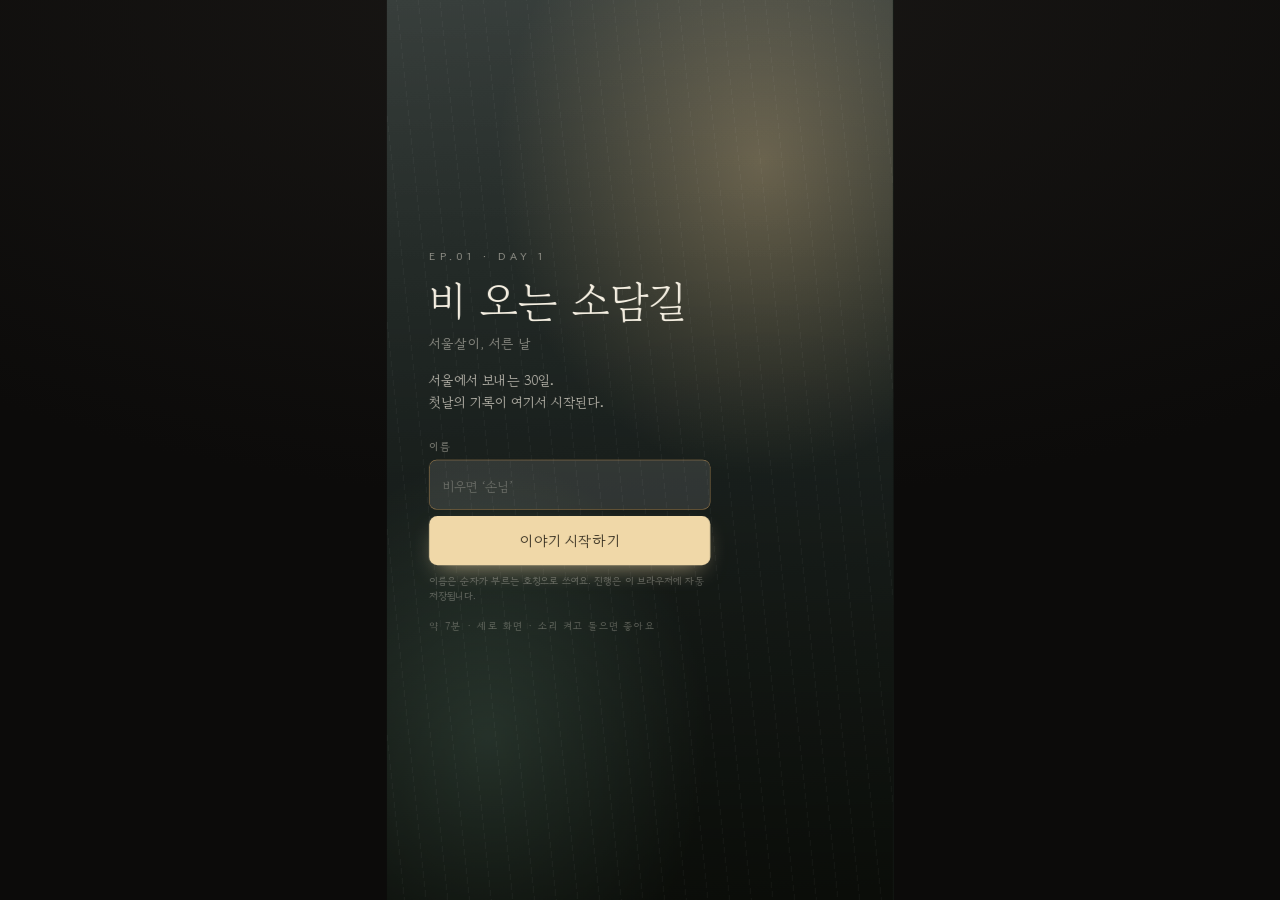
==== commit 18ad756d: "Fix repeated page crash on iPhone: cut compositing memory and release videos The 1080x1920 stage had" ====
--- a/index.html
+++ b/index.html
@@ -9,9 +9,11 @@
 <link rel="preconnect" href="https://fonts.googleapis.com">
 <link rel="preconnect" href="https://fonts.gstatic.com" crossorigin>
 <link href="https://fonts.googleapis.com/css2?family=Gowun+Batang:wght@400;700&family=Gowun+Dodum&display=swap" rel="stylesheet">
-<link rel="stylesheet" href="app/style.css">
-<link rel="stylesheet" href="app/art.css">
-<link rel="stylesheet" href="app/ui.css">
+<link rel="stylesheet" href="app/style.css?v=20261121f">
+<link rel="stylesheet" href="app/art.css?v=20261121f">
+<link rel="stylesheet" href="app/ui.css?v=20261121f">
+<link rel="stylesheet" href="app/practice.css?v=20261121f">
+<link rel="stylesheet" href="app/speakback.css?v=20261121f">
 </head>
 <body>
 <div id="frame">
@@ -90,13 +92,17 @@
   </div>
 </div>
 
-<script src="app/content.js"></script>
-<script src="app/auth.js"></script>
-<script src="app/data.js"></script>
-<script src="app/audio.js"></script>
-<script src="app/art-src.js"></script>
-<script src="app/art.js"></script>
-<script src="app/interactions.js"></script>
-<script src="app/engine.js"></script>
+<script src="app/content.js?v=20261121f"></script>
+<script src="app/auth.js?v=20261121f"></script>
+<script src="app/data.js?v=20261121f"></script>
+<script src="assets/voice/manifest.js?v=df7add67"></script>
+<script src="app/voice.js?v=20261121f"></script>
+<script src="app/audio.js?v=20261121f"></script>
+<script src="app/art-src.js?v=20261121f"></script>
+<script src="app/art.js?v=20261121f"></script>
+<script src="app/speakback.js?v=20261121f"></script>
+<script src="app/interactions.js?v=20261121f"></script>
+<script src="app/engine.js?v=20261121f"></script>
+<script src="app/practice.js?v=20261121f"></script>
 </body>
 </html>
--- a/app/style.css
+++ b/app/style.css
@@ -42,7 +42,8 @@
   overflow:hidden; background:#0f0e0d;
   transform:translate(-50%,-50%) scale(1);
   transform-origin:center center;
-  will-change:transform;
+  /* will-change:transform 은 쓰지 않는다. iPhone Safari 는 이 경우 1080×1920 무대를
+     줄이기 전 크기(×3배 화면 밀도)로 그려 두어 메모리가 넘쳐 페이지가 다시 로드된다. */
   isolation:isolate;
   touch-action:manipulation;
   user-select:none;
@@ -50,14 +51,16 @@
 
 /* ---------- 배경 & 공기 ---------- */
 .art{ position:absolute; inset:0; }
-/* 배경 세트는 항상 9장이 겹쳐 있다. 보이지 않는 세트가 탭을 가로채지 않도록
-   활성 세트(.on)만 포인터를 받는다. */
+/* 배경 세트는 항상 여러 장이 겹쳐 있다. 보이지 않는 세트가 탭을 가로채지 않도록
+   활성 세트(.on)만 포인터를 받는다.
+   보이지 않는 세트는 페이드가 끝나면 visibility:hidden 으로 그리기에서 빼고, 애니메이션도 멈춘다.
+   (휴대폰에서 숨은 세트까지 큰 그림 레이어로 잡혀 메모리가 넘치던 문제) */
 .art > .set{
-  position:absolute; inset:0; opacity:0; pointer-events:none;
-  transition:opacity 620ms cubic-bezier(.4,0,.2,1);
-  will-change:opacity;
-}
-.art > .set.on{ opacity:1; pointer-events:auto; }
+  position:absolute; inset:0; opacity:0; pointer-events:none; visibility:hidden;
+  transition:opacity 620ms cubic-bezier(.4,0,.2,1), visibility 0s linear 620ms;
+}
+.art > .set.on{ opacity:1; pointer-events:auto; visibility:visible; transition:opacity 620ms cubic-bezier(.4,0,.2,1), visibility 0s; }
+.art > .set:not(.on), .art > .set:not(.on) *{ animation-play-state:paused !important; }
 
 /* 배경 영상 : 세트를 꽉 채우고, 구조 도형은 폴백으로만 남긴다 */
 .set > .artvid{
@@ -468,3 +471,16 @@
   background:rgba(15,14,13,.55); color:#f3ede2; font-size:30px; letter-spacing:.02em;
   font-family:'Gowun Dodum',sans-serif; pointer-events:none;
 }
+
+.cliplayer .clipimg{
+  position:absolute; inset:0; width:100%; height:100%; object-fit:cover; display:block;
+  opacity:0; transition:opacity 420ms ease;
+}
+.cliplayer.img .clipimg{ opacity:1; }
+.cliplayer .clipskip{ z-index:2; }
+
+/* 배경 영상 + 정지 그림이 함께 있는 세트 : 재생 중에는 영상, 끝나면(vid-done) 그림 */
+.set.has-vid > .artvid{ display:block !important; }
+.set.has-vid.has-img > .artimg{ display:none !important; }
+.set.has-vid.vid-done > .artvid{ display:none !important; }
+.set.has-vid.vid-done > .artimg{ display:block !important; }
--- a/app/practice.css
+++ b/app/practice.css
@@ -0,0 +1,118 @@
+/* ==========================================================================
+   practice.css — 복습하기 시트 (논리 캔버스 1080 × 1920 기준 크기)
+   ========================================================================== */
+.pr-sheet{ min-height:78%; display:flex; flex-direction:column; }
+.pr-sheet .sheet-sub{ font-size:22px; letter-spacing:.12em; color:rgba(36,31,27,.45); }
+
+.pr-tabs{ display:grid; grid-template-columns:repeat(3,1fr); gap:10px; margin-bottom:26px;
+  background:var(--paper-2); padding:8px; border-radius:22px; }
+.pr-tabs button{ appearance:none; border:0; background:transparent; border-radius:16px; padding:20px 8px;
+  font-family:var(--sans); font-size:28px; color:var(--ink-soft); cursor:pointer; }
+.pr-tabs button.on{ background:#fff; color:var(--ink); box-shadow:0 4px 14px rgba(36,31,27,.10); }
+
+.pr-body{ font-size:30px; line-height:1.55; color:var(--ink-soft); flex:1; }
+.pr-k{ font-size:22px; letter-spacing:.12em; color:rgba(36,31,27,.45); margin:0 0 16px; }
+.pr-lede{ font-size:26px; color:rgba(36,31,27,.6); margin:0 0 22px; line-height:1.55; }
+.pr-empty{ text-align:center; padding:60px 0; }
+
+/* 진행 막대 */
+.pr-prog{ height:8px; border-radius:8px; background:var(--paper-2); overflow:hidden; margin-bottom:22px; }
+.pr-prog i{ display:block; height:100%; background:var(--green); transition:width .3s; }
+
+/* 퀴즈 */
+.pr-q{ display:grid; place-items:center; min-height:230px; margin-bottom:24px;
+  background:#fff; border:1px solid var(--line); border-radius:28px; }
+.pr-word{ font-family:var(--serif); font-size:92px; color:var(--ink); text-align:center; line-height:1.2; }
+.pr-word.pr-en{ font-family:var(--sans); font-size:62px; }
+.pr-word small{ display:block; font-family:var(--sans); font-size:28px; color:rgba(36,31,27,.45); margin-top:8px; }
+.pr-big-play{ appearance:none; border:0; cursor:pointer; background:var(--green-dk); color:#f7f2e6;
+  font-family:var(--sans); font-size:36px; padding:30px 56px; border-radius:999px; }
+
+.pr-opts{ display:grid; grid-template-columns:1fr 1fr; gap:14px; }
+.pr-opt{ appearance:none; cursor:pointer; text-align:left; border:1.5px solid var(--line); background:#fff;
+  border-radius:22px; padding:24px 26px; font-family:var(--serif); font-size:34px; color:var(--ink); line-height:1.35;
+  transition:background .15s, border-color .15s; }
+.pr-opt small{ display:block; font-family:var(--sans); font-size:22px; color:rgba(36,31,27,.45); margin-top:6px; }
+.pr-opt.right{ background:rgba(95,132,100,.14); border-color:var(--green); }
+.pr-opt.wrong{ background:rgba(201,138,128,.16); border-color:var(--rose); }
+.pr-opt.picked{ border-color:var(--green-dk); background:rgba(95,132,100,.10); }
+
+.pr-fb{ margin-top:22px; padding:24px 28px; border-radius:24px; display:flex; flex-direction:column; gap:10px; font-size:28px; }
+.pr-fb.good{ background:rgba(95,132,100,.12); }
+.pr-fb.bad{ background:rgba(201,138,128,.14); }
+.pr-fb b{ font-size:32px; color:var(--ink); font-weight:400; font-family:var(--serif); }
+.pr-fb small{ display:block; font-size:24px; color:rgba(36,31,27,.5); }
+.pr-fb .btn-row{ margin-top:10px; }
+.pr-fb-w em{ font-style:normal; color:rgba(36,31,27,.45); font-size:24px; }
+.pr-next{ align-self:flex-end; }
+
+/* 결과 */
+.pr-result{ text-align:center; padding-top:20px; }
+.pr-score{ font-family:var(--serif); font-size:140px; color:var(--green-dk); line-height:1.1; }
+.pr-score small{ font-size:48px; color:rgba(36,31,27,.4); }
+.pr-wrong{ list-style:none; padding:0; margin:24px 0 0; text-align:left; }
+.pr-wrong li{ display:flex; align-items:center; gap:16px; padding:14px 0; border-bottom:1px dashed var(--line); }
+.pr-wrong b{ font-family:var(--serif); font-weight:400; color:var(--ink); font-size:34px; }
+.pr-wrong button, .pr-ic{ appearance:none; cursor:pointer; flex:none; width:64px; height:64px; border-radius:50%;
+  border:1px solid var(--line); background:#fff; font-size:24px; color:var(--green-dk); display:inline-grid; place-items:center; }
+.pr-result .btn-row{ justify-content:center; flex-wrap:wrap; }
+
+/* 따라 말하기 */
+.pr-slist{ list-style:none; padding:0; margin:0; display:flex; flex-direction:column; gap:14px; }
+.pr-sitem{ background:#fff; border:1px solid var(--line); border-radius:24px; padding:22px 24px;
+  display:grid; grid-template-columns:1fr auto; gap:12px 16px; align-items:center; }
+.pr-sitem.word{ background:rgba(255,255,255,.6); }
+.pr-sko{ font-family:var(--serif); font-size:36px; color:var(--ink); line-height:1.35; }
+.pr-sko small{ font-family:var(--sans); font-size:22px; color:rgba(36,31,27,.45); margin-left:12px; }
+.pr-sen{ font-size:24px; color:rgba(36,31,27,.5); }
+.pr-sbtns{ display:flex; gap:10px; }
+.pr-ic.slow{ font-size:22px; }
+.pr-ic.mic{ color:var(--rose); font-size:28px; }
+.pr-ic.mic.rec, .pr-mic-big.rec{ background:var(--rose); color:#fff; border-color:transparent; animation:prPulse 1.1s ease-in-out infinite; }
+.pr-ic[disabled]{ opacity:.3; cursor:default; }
+@keyframes prPulse{ 50%{ box-shadow:0 0 0 14px rgba(201,138,128,.18); } }
+.pr-sres{ grid-column:1 / -1; border-top:1px dashed var(--line); padding-top:14px; }
+.pr-listening{ font-size:26px; color:rgba(36,31,27,.55); }
+.pr-verdict{ display:flex; align-items:center; gap:18px; }
+.pr-verdict b{ font-family:var(--serif); font-weight:400; font-size:64px; line-height:1; min-width:96px; }
+.pr-verdict span{ font-size:28px; color:var(--ink); }
+.pr-verdict small{ display:block; font-size:22px; color:rgba(36,31,27,.45); }
+.pr-verdict.great b, .pr-grade.great{ color:var(--green-dk); }
+.pr-verdict.near b, .pr-grade.near{ color:#b98a3e; }
+.pr-verdict.retry b, .pr-grade.retry{ color:var(--rose); }
+.pr-marks{ font-family:var(--serif); font-size:40px; margin-top:12px; letter-spacing:.02em; }
+.pr-marks .ok{ color:var(--green-dk); }
+.pr-marks .miss{ color:var(--rose); text-decoration:underline wavy rgba(201,138,128,.6); text-underline-offset:8px; }
+.pr-heard{ font-size:23px; color:rgba(36,31,27,.5); margin-top:6px; }
+.pr-badge{ display:inline-block; font-size:20px; letter-spacing:.06em; padding:6px 14px; border-radius:999px;
+  background:var(--paper-2); color:var(--ink-soft); }
+.pr-badge.great{ background:rgba(95,132,100,.16); color:var(--green-dk); }
+.pr-badge.near{ background:rgba(224,168,98,.18); color:#8d6526; }
+.pr-badge.retry{ background:rgba(201,138,128,.18); color:#8f4f46; }
+.pr-cmp{ display:flex; gap:12px; }
+
+/* 대화 연습 */
+.pr-dlist{ list-style:none; padding:0; margin:0; display:flex; flex-direction:column; gap:14px; }
+.pr-dlist button{ appearance:none; cursor:pointer; width:100%; text-align:left; display:flex; align-items:center; gap:20px;
+  background:#fff; border:1px solid var(--line); border-radius:24px; padding:24px 26px; font-family:var(--sans); }
+.pr-dn{ flex:none; font-size:20px; letter-spacing:.1em; color:var(--green-dk); background:rgba(95,132,100,.12); padding:6px 12px; border-radius:10px; }
+.pr-dt{ flex:1; font-family:var(--serif); font-size:34px; color:var(--ink); }
+.pr-dt small{ display:block; font-family:var(--sans); font-size:24px; color:rgba(36,31,27,.5); margin-top:4px; }
+
+.pr-scene{ position:relative; display:flex; align-items:flex-end; gap:8px; min-height:340px; margin-bottom:22px;
+  background:linear-gradient(180deg, #e9e0cf, #f6efe2); border-radius:28px; overflow:hidden; padding:0 24px 24px 0; }
+.pr-fig{ width:250px; height:340px; object-fit:cover; object-position:top center; flex:none; align-self:flex-end; }
+.pr-bubble{ position:relative; flex:1; background:#fff; border-radius:26px; padding:24px 84px 24px 28px; margin-bottom:40px;
+  font-family:var(--serif); font-size:36px; color:var(--ink); line-height:1.4; box-shadow:0 10px 30px rgba(36,31,27,.10); }
+.pr-bubble b{ display:block; font-family:var(--sans); font-weight:400; font-size:20px; letter-spacing:.12em; color:var(--green-dk); margin-bottom:6px; }
+.pr-bubble small{ display:block; font-family:var(--sans); font-size:23px; color:rgba(36,31,27,.45); margin-top:8px; }
+.pr-bubble .pr-ic{ position:absolute; right:14px; top:14px; width:56px; height:56px; }
+.pr-answer .pr-opts{ grid-template-columns:1fr; }
+.pr-mic-big{ appearance:none; cursor:pointer; width:100%; border:0; border-radius:22px; padding:28px; margin-bottom:22px;
+  background:var(--green-dk); color:#f7f2e6; font-family:var(--sans); font-size:32px; }
+.pr-model{ display:flex; align-items:center; gap:12px; font-size:28px; color:var(--ink); }
+.pr-model .pr-ic{ width:52px; height:52px; font-size:20px; }
+
+/* 보상 화면 「복습하기」 버튼 — 기존 3칸 → 2 × 2 */
+.reward .acts{ grid-template-columns:1fr 1fr !important; }
+.reward .acts button.practice{ background:#f0d8a8; color:#241f18; border-color:transparent; }
--- a/app/speakback.css
+++ b/app/speakback.css
@@ -0,0 +1,28 @@
+/* ==========================================================================
+   speakback.css — 「직접 말해 보세요」 카드 (논리 캔버스 1080 × 1920)
+   ========================================================================== */
+.stageui.sb-on{ pointer-events:auto; }
+.sb-card{
+  position:absolute; left:34px; right:34px; bottom:96px; z-index:32;
+  background:var(--paper); border-radius:36px; padding:34px 38px 30px;
+  box-shadow:var(--shadow-card); pointer-events:auto;
+  opacity:0; transform:translateY(24px); transition:opacity .26s ease, transform .26s ease;
+}
+.sb-card.in{ opacity:1; transform:none; }
+.sb-k{ margin:0 0 10px; font-size:22px; letter-spacing:.14em; color:var(--green-dk); }
+.sb-t{ margin:0; font-family:var(--serif); font-size:46px; line-height:1.4; color:var(--ink); }
+.sb-en{ margin:8px 0 0; font-size:26px; color:rgba(36,31,27,.5); }
+.sb-btns{ display:flex; flex-wrap:wrap; gap:12px; margin-top:26px; }
+.sb-b{
+  appearance:none; cursor:pointer; border:1.5px solid var(--line); background:#fff; color:var(--ink);
+  border-radius:999px; padding:20px 30px; font-family:var(--sans); font-size:28px;
+}
+.sb-b.rec{ color:#fff; background:var(--rose); border-color:transparent; }
+.sb-b.rec.on{ animation:sbPulse 1.1s ease-in-out infinite; }
+.sb-b.mine{ border-color:var(--green); color:var(--green-dk); }
+@keyframes sbPulse{ 50%{ box-shadow:0 0 0 14px rgba(201,138,128,.2); } }
+.sb-msg{ margin:20px 0 0; font-size:24px; line-height:1.5; color:rgba(36,31,27,.55); }
+.sb-next{
+  display:block; width:100%; margin-top:24px; appearance:none; cursor:pointer; border:0;
+  background:var(--green-dk); color:#f7f2e6; border-radius:22px; padding:24px; font-family:var(--sans); font-size:30px;
+}
